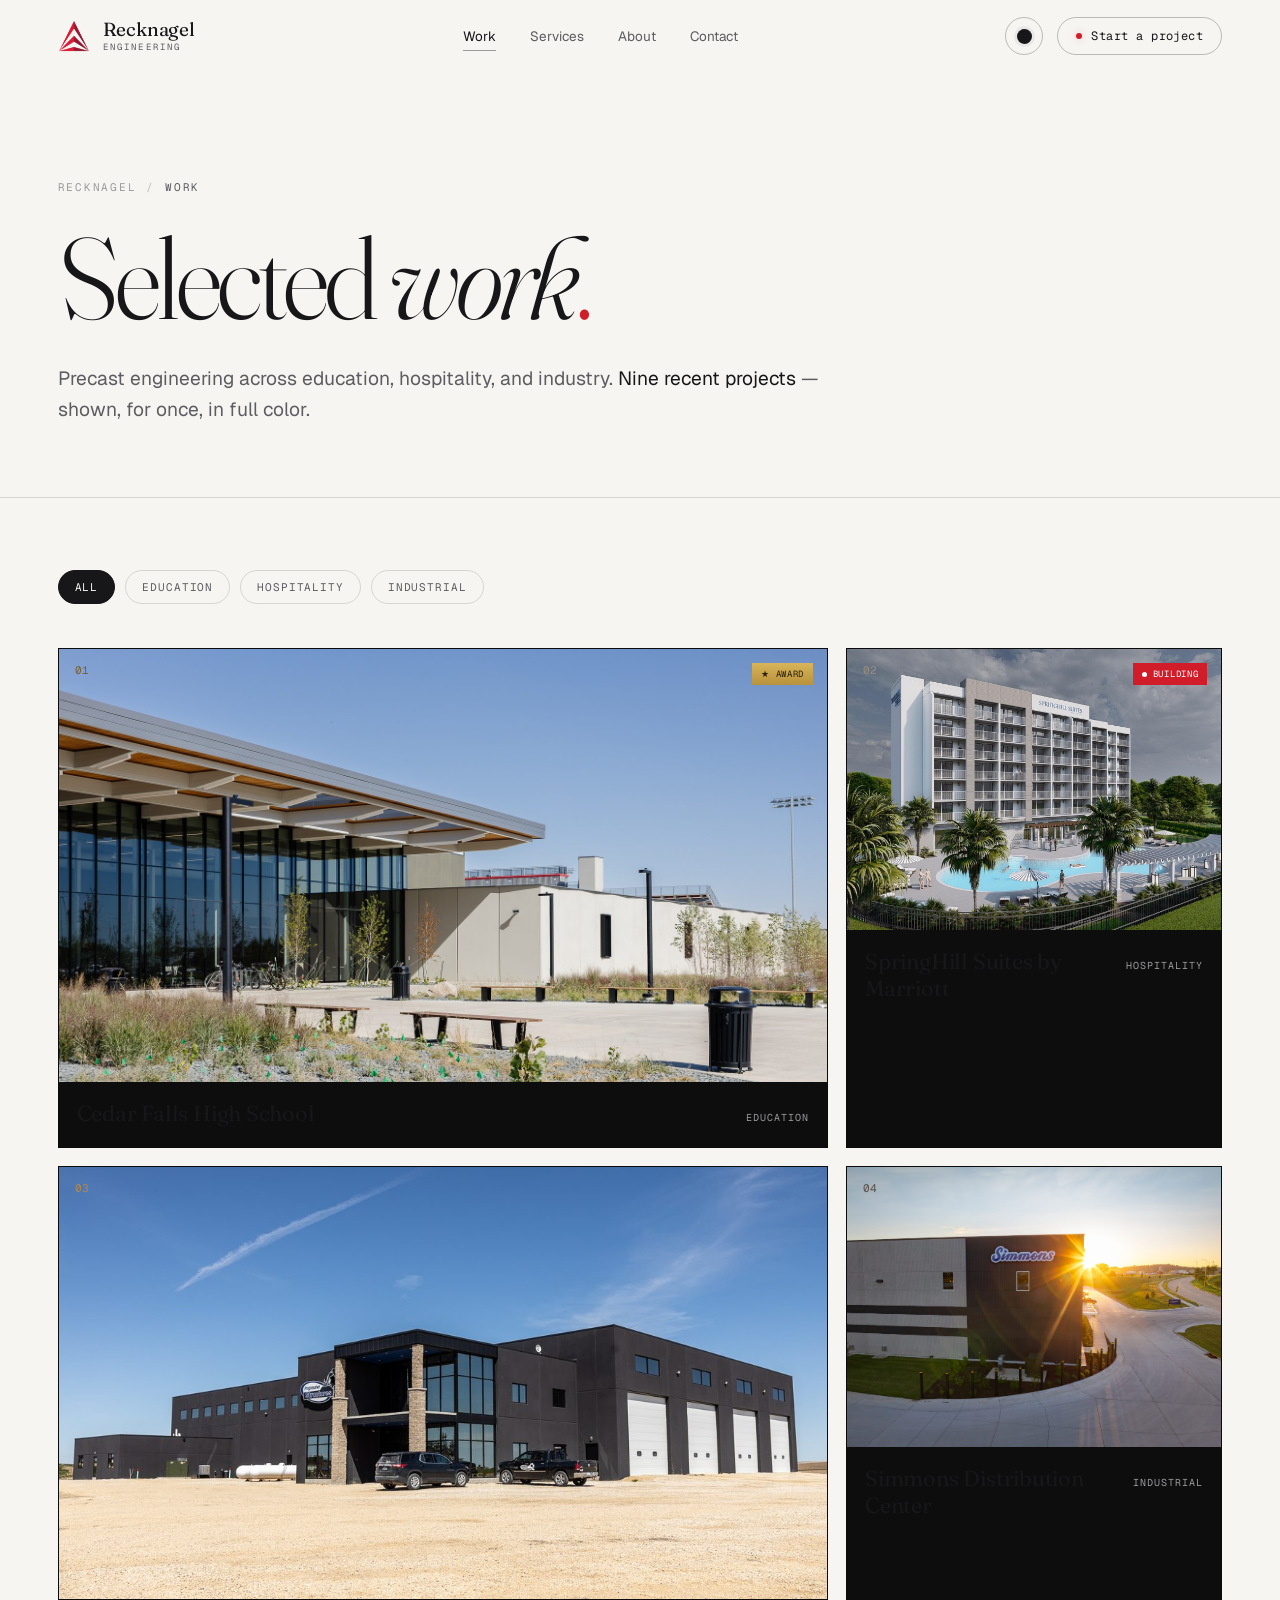
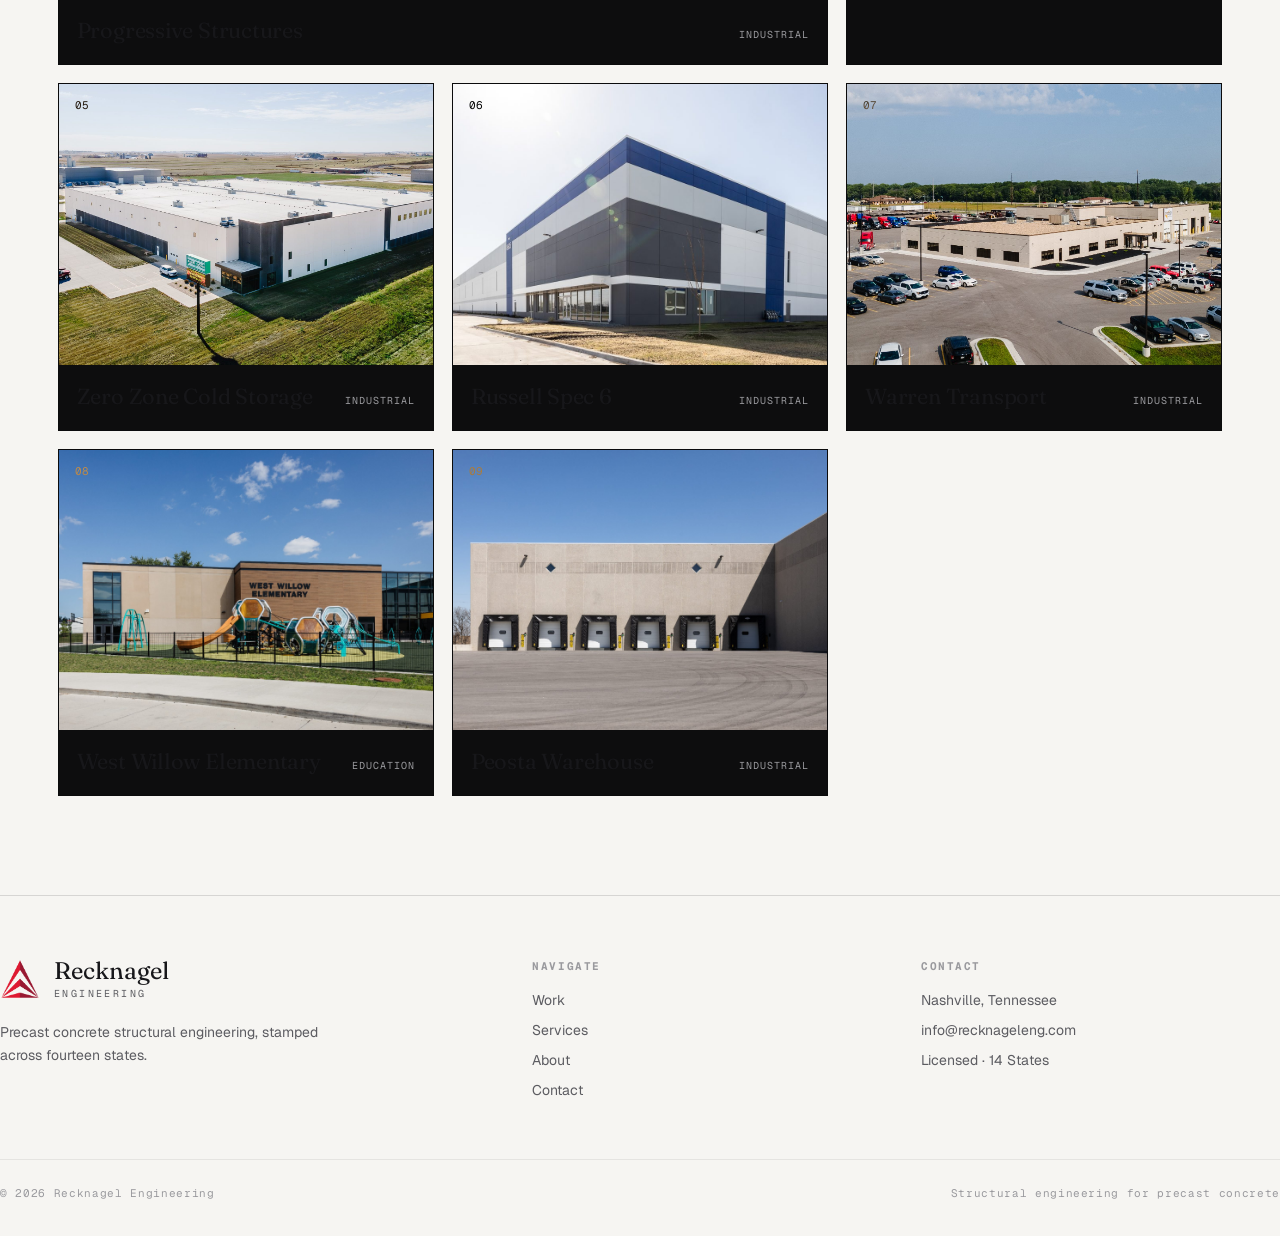
==== projects.html @ 25dcd98b "Add files via upload" ====
<!DOCTYPE html>
<html lang="en">
<head>
<meta charset="UTF-8">
<meta name="viewport" content="width=device-width, initial-scale=1.0">
<script>try{var t=localStorage.getItem('re-theme');if(t==='light'||(!t&&window.matchMedia&&matchMedia('(prefers-color-scheme: light)').matches))document.documentElement.setAttribute('data-theme','light');}catch(e){}</script>
<title>Work — Recknagel Engineering</title>
<link rel="preconnect" href="https://fonts.googleapis.com">
<link rel="preconnect" href="https://fonts.gstatic.com" crossorigin>
<link href="https://fonts.googleapis.com/css2?family=Fraunces:ital,opsz,wght@0,9..144,300..600;1,9..144,300..500&family=Geist:wght@300..600&family=Geist+Mono:wght@400;500&display=swap" rel="stylesheet">
<link rel="stylesheet" href="styles/bw.css">
<style>
.chips{display:flex;gap:10px;flex-wrap:wrap;margin:0 0 44px;}
.chip{font-family:var(--font-mono);font-size:11px;letter-spacing:0.08em;text-transform:uppercase;color:var(--fg-dim);border:1px solid var(--line);padding:9px 16px;border-radius:999px;transition:.25s;}
.chip:hover{color:var(--fg);border-color:var(--line-strong);}
.chip.on{background:var(--fg);color:var(--bg);border-color:var(--fg);}
.pgrid{display:grid;grid-template-columns:repeat(12,1fr);gap:18px;padding-bottom:clamp(70px,11vh,140px);}
.pcard{position:relative;display:block;overflow:hidden;border:1px solid var(--line);background:#0d0d0e;cursor:pointer;}
.pcard.c8{grid-column:span 8;}.pcard.c6{grid-column:span 6;}.pcard.c4{grid-column:span 4;}
.pcard .img{overflow:hidden;}
.pcard.c8 .img,.pcard.c6 .img{aspect-ratio:16/9;}
.pcard.c4 .img{aspect-ratio:4/3;}
.pcard .img .ph{width:100%;height:100%;background-size:cover;background-position:center;transform:scale(1.02);transition:transform 1.3s var(--ease);}
.pcard:hover .img .ph{transform:scale(1.07);}
.pcard .meta{display:flex;justify-content:space-between;align-items:baseline;padding:18px 18px 20px;gap:14px;}
.pcard .meta .t{font-family:var(--font-display);font-size:clamp(20px,1.7vw,26px);letter-spacing:-0.01em;}
.pcard .meta .g{font-family:var(--font-mono);font-size:10px;letter-spacing:0.1em;text-transform:uppercase;color:var(--fg-faint);white-space:nowrap;}
.pcard .idx{position:absolute;top:14px;left:16px;font-family:var(--font-mono);font-size:11px;color:#fff;mix-blend-mode:difference;z-index:2;}
.pcard .badge{position:absolute;top:14px;right:14px;z-index:2;font-family:var(--font-mono);font-size:9px;letter-spacing:0.08em;text-transform:uppercase;padding:5px 9px;display:flex;align-items:center;gap:6px;}
.pcard .badge.live{background:var(--accent);color:#fff;}
.pcard .badge.live .pd{width:5px;height:5px;border-radius:50%;background:#fff;animation:pulse 1.7s infinite;}
.pcard .badge.award{background:linear-gradient(180deg,#D8B45A,#B8923C);color:#2A2008;}
.pcard[hidden]{display:none;}
@media(max-width:900px){.pcard.c8,.pcard.c6,.pcard.c4{grid-column:span 6;}}
@media(max-width:560px){.pgrid{grid-template-columns:1fr;}.pcard.c8,.pcard.c6,.pcard.c4{grid-column:span 1;}}

/* modal */
.mback{position:fixed;inset:0;z-index:150;background:rgba(6,6,7,.9);backdrop-filter:blur(8px);opacity:0;pointer-events:none;transition:opacity .4s var(--ease);}
.mback.open{opacity:1;pointer-events:auto;}
.modal{position:fixed;inset:clamp(14px,3vw,48px);z-index:151;background:var(--bg-2);border:1px solid var(--line);overflow-y:auto;opacity:0;transform:translateY(20px) scale(.99);pointer-events:none;transition:opacity .45s var(--ease),transform .45s var(--ease);}
.modal.open{opacity:1;transform:none;pointer-events:auto;}
.modal::-webkit-scrollbar{width:8px;}
.mclose{position:fixed;top:clamp(20px,3.4vw,54px);right:clamp(20px,3.4vw,54px);z-index:153;width:46px;height:46px;border:1px solid var(--line-strong);border-radius:50%;background:rgba(10,10,11,.6);backdrop-filter:blur(6px);display:flex;align-items:center;justify-content:center;font-size:20px;color:var(--fg);transition:.25s;}
.mclose:hover{background:var(--accent);border-color:var(--accent);}
.mhero{position:relative;aspect-ratio:21/9;overflow:hidden;background:#111;}
.mhero .ph{width:100%;height:100%;background-size:cover;background-position:center;}
.mbody{padding:clamp(28px,4vw,64px);}
.mtag{font-family:var(--font-mono);font-size:11px;letter-spacing:0.14em;text-transform:uppercase;color:var(--accent);margin-bottom:18px;}
.maward{display:inline-flex;align-items:center;gap:8px;font-family:var(--font-mono);font-size:11px;letter-spacing:0.08em;text-transform:uppercase;color:#2A2008;background:linear-gradient(180deg,#D8B45A,#B8923C);padding:7px 13px;margin-bottom:18px;}
.modal h2{font-family:var(--font-display);font-weight:300;font-size:clamp(34px,5vw,68px);line-height:0.98;letter-spacing:-0.03em;}
.mdesc{margin-top:22px;max-width:64ch;font-size:17px;line-height:1.65;color:var(--fg-dim);}
.mspecs{margin-top:34px;display:grid;grid-template-columns:repeat(4,1fr);gap:1px;background:var(--line-soft);border:1px solid var(--line-soft);}
.mspec{background:var(--bg-2);padding:20px;}
.mspec .l{font-family:var(--font-mono);font-size:10px;letter-spacing:0.1em;text-transform:uppercase;color:var(--fg-faint);}
.mspec .v{font-family:var(--font-display);font-size:22px;margin-top:8px;}
.mgal{margin-top:18px;display:grid;grid-template-columns:repeat(2,1fr);gap:14px;}
.mgal .gi{aspect-ratio:3/2;overflow:hidden;border:1px solid var(--line);background:#111;}
.mgal .gi.wide{grid-column:1/-1;aspect-ratio:16/7;}
.mgal .gi .ph{width:100%;height:100%;background-size:cover;background-position:center;transform:scale(1.01);transition:transform 1.1s var(--ease);}
.mgal .gi:hover .ph{transform:scale(1.06);}
@media(max-width:700px){.mspecs{grid-template-columns:repeat(2,1fr);}.mgal{grid-template-columns:1fr;}.mgal .gi.wide{aspect-ratio:3/2;}}
</style>
</head>
<body>
<div class="prog" id="prog"></div>
<div class="veil"></div>

<nav class="nav" id="nav">
  <div class="nav-in">
    <a class="brand" href="index.html"><img src="assets/logo.png" alt="Recknagel Engineering"/><span class="bt"><span class="nm">Recknagel</span><span class="sub">Engineering</span></span></a>
    <div class="nav-lk"><a href="projects.html" class="active">Work</a><a href="services.html">Services</a><a href="about.html">About</a><a href="contact.html">Contact</a></div>
    <div class="nav-right">
      <button class="theme-tog" id="themeTog" aria-label="Toggle light or dark mode" title="Toggle theme"><span class="ti"></span></button>
      <a class="nav-cta" href="contact.html"><span class="d"></span>Start a project</a>
      <button class="nav-burger" aria-label="Menu"><span></span><span></span><span></span></button>
    </div>
  </div>
</nav>

<section class="phead">
  <div class="wrap">
    <div class="crumb"><span>Recknagel</span><span class="sep">/</span><span class="here">Work</span></div>
    <h1 class="rev in">Selected <em>work</em><span class="dot">.</span></h1>
    <p class="lede rev in d1">Precast engineering across education, hospitality, and industry. <b>Nine recent projects</b> — shown, for once, in full color.</p>
  </div>
</section>

<section class="wrap" style="padding-top:clamp(50px,8vh,90px);">
  <div class="chips rev in" id="chips"></div>
  <div class="pgrid" id="grid"></div>
</section>

<footer class="foot wrap">
  <div class="foot-top">
    <div><div class="brand-lg"><img src="assets/logo.png" alt=""/><span class="bt"><span class="nm">Recknagel</span><span class="sub">Engineering</span></span></div><p>Precast concrete structural engineering, stamped across fourteen states.</p></div>
    <div class="fcol"><h4>Navigate</h4><a href="projects.html">Work</a><a href="services.html">Services</a><a href="about.html">About</a><a href="contact.html">Contact</a></div>
    <div class="fcol"><h4>Contact</h4><div>Nashville, Tennessee</div><a href="mailto:info@recknageleng.com">info@recknageleng.com</a><div>Licensed · 14 States</div></div>
  </div>
  <div class="foot-bot"><span>© 2026 Recknagel Engineering</span><span>Structural engineering for precast concrete</span></div>
</footer>

<div class="mback" id="mback"></div>
<button class="mclose" id="mclose" style="display:none;">×</button>
<div class="modal" id="modal"></div>

<script src="scripts/bw.js"></script>
<script>
var A='assets/projects/';
var PROJECTS=[
  {id:'cedarfalls',t:'Cedar Falls High School',g:'Education',c:8,award:'2026 PCI Design Award',img:A+'cedarfalls-hero.jpg',desc:'A 2026 PCI Design Award\u2013winning high school \u2014 architectural precast facades, a wood-lined concourse, and a 4,000-seat stadium. Project details and full scope coming soon.',gal:['cedarfalls-hero','cedarfalls-aerial-campus','cedarfalls-gym','cedarfalls-concourse','cedarfalls-front','cedarfalls-field','cedarfalls-tigerpride','cedarfalls-detail']},
  {id:'shs',t:'SpringHill Suites by Marriott',g:'Hospitality',c:4,status:'Under construction',img:A+'shs-rendering.jpg',desc:'A beachfront SpringHill Suites by Marriott, currently under construction \u2014 shown alongside the finished design rendering. Project details and full scope coming soon.',gal:['shs-rendering','shs-construction-1','shs-construction-2','shs-construction-3','shs-construction-4']},
  {id:'progressive',t:'Progressive Structures',g:'Industrial',c:8,img:A+'progressive-hero.jpg',desc:'A headquarters and fabrication shop with a blackened facade, photo-mural bay doors, and a two-story glass office entry. Project details and full scope coming soon.',gal:['progressive-hero','progressive-murals','progressive-office','progressive-murals-corner','progressive-aerial','progressive-aerial-side']},
  {id:'simmons',t:'Simmons Distribution Center',g:'Industrial',c:4,img:A+'simmons-hero.jpg',desc:'A large-scale distribution center with a full dock-door loading bank. Project details and full scope coming soon.',gal:['simmons-hero','simmons-pano','simmons-docks','simmons-corner','simmons-aerial-hills','simmons-aerial-dusk']},
  {id:'zerozone',t:'Zero Zone Cold Storage',g:'Industrial',c:4,img:A+'zerozone-hero.jpg',desc:'A refrigerated cold-storage and distribution facility with a black-and-white precast facade. Project details and full scope coming soon.',gal:['zerozone-hero','zerozone-corner','zerozone-tower','zerozone-entry','zerozone-docks','zerozone-aerial-hwy']},
  {id:'russell',t:'Russell Spec 6',g:'Industrial',c:4,img:A+'russell-hero.jpg',desc:'A speculative distribution warehouse with a blue-and-grey precast facade. Project details and full scope coming soon.',gal:['russell-hero','russell-aerial-ponds','russell-pond','russell-entry','russell-aerial-road','russell-side']},
  {id:'warren',t:'Warren Transport',g:'Industrial',c:4,img:A+'warren-hero.jpg',desc:'A trucking terminal with driver offices, maintenance bays, and safety lanes. Project details and full scope coming soon.',gal:['warren-hero','warren-entry','warren-aerial-front','warren-office','warren-safety-lane','warren-corner']},
  {id:'coolidge',t:'West Willow Elementary',g:'Education',c:4,img:A+'coolidge-hero.jpg',desc:'A new K\u20135 elementary school. Project details and full scope coming soon.',gal:['coolidge-hero','coolidge-aerial','coolidge-gym','coolidge-entry','coolidge-courtyard','coolidge-texture']},
  {id:'peosta',t:'Peosta Warehouse',g:'Industrial',c:4,img:A+'peosta-hero.jpg',desc:'A distribution warehouse with a full dock-door loading bank. Project details and full scope coming soon.',gal:['peosta-hero','peosta-aerial-court','peosta-corner','peosta-docks','peosta-aerial-wide','peosta-aerial-rail']}
];

var grid=document.getElementById('grid'), chipsEl=document.getElementById('chips');
var tags=['All'].concat(PROJECTS.map(function(p){return p.g;}).filter(function(v,i,a){return a.indexOf(v)===i;}));
var filter='All';

tags.forEach(function(tg){
  var b=document.createElement('button');b.className='chip'+(tg==='All'?' on':'');b.textContent=tg;
  b.onclick=function(){filter=tg;document.querySelectorAll('.chip').forEach(function(c){c.classList.toggle('on',c.textContent===tg);});render();};
  chipsEl.appendChild(b);
});

function render(){
  grid.innerHTML='';
  PROJECTS.forEach(function(p,i){
    if(filter!=='All'&&p.g!==filter)return;
    var a=document.createElement('div');
    a.className='pcard rev in c'+p.c;
    var badge=p.award?'<span class="badge award">\u2605 Award</span>':(p.status?'<span class="badge live"><span class="pd"></span>Building</span>':'');
    a.innerHTML='<span class="idx">'+String(i+1).padStart(2,'0')+'</span>'+badge+
      '<div class="img"><div class="ph" style="background-image:url(\''+p.img+'\')"></div></div>'+
      '<div class="meta"><span class="t">'+p.t+'</span><span class="g">'+p.g+'</span></div>';
    a.onclick=function(){openModal(p);};
    grid.appendChild(a);
  });
}
render();

var mback=document.getElementById('mback'),modal=document.getElementById('modal'),mclose=document.getElementById('mclose');
function openModal(p){
  var specs=[['Location','\u2014'],['Year','\u2014'],['Scope','\u2014'],['Type','\u2014']];
  var galHtml=p.gal.map(function(g,i){return '<div class="gi'+(i===0?' wide':'')+'"><div class="ph" style="background-image:url(\''+A+g+'.jpg\')"></div></div>';}).join('');
  modal.innerHTML='<div class="mhero"><div class="ph" style="background-image:url(\''+p.img+'\')"></div></div>'+
    '<div class="mbody">'+
    (p.award?'<div class="maward">\u2605 '+p.award+' \u00b7 Winner</div><br>':'')+
    '<div class="mtag">'+p.g+(p.status?' \u00b7 '+p.status:'')+'</div>'+
    '<h2>'+p.t+'</h2>'+
    '<p class="mdesc">'+p.desc+'</p>'+
    '<div class="mspecs">'+specs.map(function(s){return '<div class="mspec"><div class="l">'+s[0]+'</div><div class="v">'+s[1]+'</div></div>';}).join('')+'</div>'+
    '<div class="mgal">'+galHtml+'</div>'+
    '</div>';
  mback.classList.add('open');modal.classList.add('open');mclose.style.display='flex';
  modal.scrollTop=0;document.body.style.overflow='hidden';
}
function closeModal(){mback.classList.remove('open');modal.classList.remove('open');mclose.style.display='none';document.body.style.overflow='';}
mback.onclick=closeModal;mclose.onclick=closeModal;
document.addEventListener('keydown',function(e){if(e.key==='Escape')closeModal();});
</script>
</body>
</html>
---- styles/bw.css ----
/* ===========================================================
   RECKNAGEL ENGINEERING — Monochrome System (bpco-inspired)
   Shared across all pages.
   =========================================================== */
:root{
  --bg:#0A0A0B; --bg-2:#0E0E10; --bg-3:#121214;
  --fg:#F4F4F5; --fg-dim:#9A9A9E; --fg-faint:#5A5A5E;
  --line:rgba(255,255,255,0.10); --line-soft:rgba(255,255,255,0.055); --line-strong:rgba(255,255,255,0.2);
  --accent:#E0202E; --accent-glow:rgba(224,32,46,0.5);
  --gold:#C8A24A;
  --nav-bg:rgba(10,10,11,.8); --card:#0d0d0e; --marquee-stroke:rgba(255,255,255,.05);
  --font-sans:"Geist",-apple-system,BlinkMacSystemFont,sans-serif;
  --font-mono:"Geist Mono",ui-monospace,monospace;
  --font-display:"Fraunces","Geist",serif;
  --ease:cubic-bezier(0.22,1,0.36,1);
  --gutter:clamp(20px,4.5vw,72px);
  --max:1560px;
}

/* ===== LIGHT THEME ===== */
html[data-theme="light"]{
  --bg:#F6F5F2; --bg-2:#EFEEE9; --bg-3:#E7E6E0;
  --fg:#17171A; --fg-dim:#5C5C61; --fg-faint:#9A9A9E;
  --line:rgba(0,0,0,0.13); --line-soft:rgba(0,0,0,0.07); --line-strong:rgba(0,0,0,0.24);
  --accent:#D11C29; --accent-glow:rgba(209,28,41,0.28);
  --nav-bg:rgba(246,245,242,.82); --card:#FFFFFF; --marquee-stroke:rgba(0,0,0,.05);
}

*{box-sizing:border-box;margin:0;padding:0;}
html{scroll-behavior:smooth;}
body{background:var(--bg);color:var(--fg);font-family:var(--font-sans);-webkit-font-smoothing:antialiased;-moz-osx-font-smoothing:grayscale;overflow-x:hidden;}
img{max-width:100%;display:block;}
a{color:inherit;text-decoration:none;}
button{font:inherit;color:inherit;background:none;border:none;cursor:pointer;}
::selection{background:var(--accent);color:#fff;}
::-webkit-scrollbar{width:9px;}::-webkit-scrollbar-track{background:transparent;}::-webkit-scrollbar-thumb{background:var(--line-strong);border-radius:9px;}
.mono{font-family:var(--font-mono);}
.wrap{max-width:var(--max);margin:0 auto;padding:0 var(--gutter);}
.accent{color:var(--accent);}
.italic{font-style:italic;}

/* scroll progress */
.prog{position:fixed;top:0;left:0;height:2px;width:0;background:var(--accent);z-index:200;box-shadow:0 0 12px var(--accent-glow);}

/* page-enter veil (smooth transitions between pages) */
.veil{position:fixed;inset:0;z-index:300;background:var(--bg);pointer-events:none;transform-origin:top;transform:scaleY(0);transition:transform .6s var(--ease);}
.veil.show{transform:scaleY(1);transform-origin:bottom;}
body.loaded .boot{animation:bootFade 1s var(--ease) both;}
@keyframes bootFade{from{opacity:0;}to{opacity:1;}}

/* ===== NAV ===== */
.nav{position:fixed;top:0;left:0;right:0;z-index:90;transition:background .4s var(--ease),border-color .4s,backdrop-filter .4s;border-bottom:1px solid transparent;}
.nav.scrolled{background:var(--nav-bg);backdrop-filter:blur(14px);border-color:var(--line-soft);}
.nav-in{max-width:var(--max);margin:0 auto;padding:17px var(--gutter);display:flex;align-items:center;justify-content:space-between;}
.brand{display:flex;align-items:center;gap:13px;}
.brand img{width:32px;height:32px;object-fit:contain;transition:transform .4s var(--ease);}
.brand:hover img{transform:rotate(-4deg) scale(1.05);}
.brand .bt{display:flex;flex-direction:column;line-height:1;}
.brand .nm{font-family:var(--font-display);font-size:19px;letter-spacing:-0.01em;}
.brand .sub{font-family:var(--font-mono);font-size:9px;letter-spacing:0.24em;text-transform:uppercase;color:var(--fg-dim);margin-top:4px;}
.nav-lk{display:flex;align-items:center;gap:34px;}
.nav-lk a{font-size:13.5px;color:var(--fg-dim);transition:color .25s;position:relative;padding:4px 0;}
.nav-lk a::after{content:"";position:absolute;left:0;right:0;bottom:-2px;height:1px;background:var(--accent);transform:scaleX(0);transform-origin:left;transition:transform .35s var(--ease);}
.nav-lk a:hover{color:var(--fg);}
.nav-lk a:hover::after{transform:scaleX(1);}
.nav-lk a.active{color:var(--fg);}
.nav-lk a.active::after{transform:scaleX(1);background:var(--fg-faint);}
.nav-cta{font-family:var(--font-mono);font-size:12px;letter-spacing:0.04em;color:var(--fg);border:1px solid var(--line-strong);padding:10px 18px;border-radius:999px;display:inline-flex;align-items:center;gap:9px;transition:border-color .25s,background .25s;}
.nav-cta:hover{border-color:var(--accent);background:rgba(224,32,46,.08);}
.nav-cta .d{width:6px;height:6px;border-radius:50%;background:var(--accent);box-shadow:0 0 8px var(--accent-glow);}
/* theme toggle */
.theme-tog{width:38px;height:38px;border-radius:999px;border:1px solid var(--line-strong);display:inline-flex;align-items:center;justify-content:center;flex:none;transition:border-color .25s,background .25s,transform .25s var(--ease);}
.theme-tog:hover{border-color:var(--accent);background:rgba(224,32,46,.07);transform:translateY(-1px);}
.theme-tog .ti{width:15px;height:15px;border-radius:50%;background:var(--fg);transition:box-shadow .4s var(--ease),transform .5s var(--ease),background .4s;}
html:not([data-theme="light"]) .theme-tog .ti{box-shadow:inset -4px -3px 0 0 var(--bg);transform:rotate(-22deg);}
html[data-theme="light"] .theme-tog .ti{box-shadow:0 0 0 3px rgba(0,0,0,.05);}
.nav-burger{display:none;flex-direction:column;gap:5px;padding:8px;}
.nav-burger span{width:22px;height:1.5px;background:var(--fg);transition:.3s;}
@media(max-width:880px){
  .nav-lk,.nav-cta{display:none;}
  .nav-burger{display:flex;}
  .nav.open{background:var(--nav-bg);backdrop-filter:blur(14px);border-color:var(--line-soft);}
  .nav.open .nav-in{flex-wrap:wrap;}
  .nav.open .nav-lk{display:flex;flex-direction:column;gap:0;width:100%;order:3;margin-top:12px;padding-top:8px;border-top:1px solid var(--line-soft);}
  .nav.open .nav-lk a{padding:14px 2px;font-size:17px;border-bottom:1px solid var(--line-soft);}
  .nav.open .nav-cta{display:inline-flex;order:4;width:100%;justify-content:center;margin:14px 0 4px;}
  .nav.open .nav-burger span:nth-child(1){transform:translateY(6.5px) rotate(45deg);}
  .nav.open .nav-burger span:nth-child(2){opacity:0;}
  .nav.open .nav-burger span:nth-child(3){transform:translateY(-6.5px) rotate(-45deg);}
}
.nav-right{display:flex;align-items:center;gap:14px;}

/* ===== REVEAL (slide-up, content always visible) ===== */
.rev{transform:translateY(26px);transition:transform .9s var(--ease);}
.rev.in{transform:none;}
.rev.d1{transition-delay:.07s;}.rev.d2{transition-delay:.14s;}.rev.d3{transition-delay:.21s;}.rev.d4{transition-delay:.28s;}.rev.d5{transition-delay:.35s;}

/* ===== SECTION LABEL ===== */
.slabel{display:flex;align-items:center;gap:14px;margin-bottom:34px;}
.slabel .num{font-family:var(--font-mono);font-size:12px;color:var(--accent);letter-spacing:0.04em;}
.slabel .ln{flex:1;height:1px;background:var(--line);max-width:90px;}
.slabel .tx{font-family:var(--font-mono);font-size:11px;letter-spacing:0.2em;text-transform:uppercase;color:var(--fg-dim);}

/* ===== BUTTONS ===== */
.btn{font-size:14px;padding:15px 26px;border-radius:999px;border:1px solid var(--line-strong);display:inline-flex;align-items:center;gap:10px;transition:transform .25s var(--ease),background .25s,border-color .25s;}
.btn:hover{transform:translateY(-2px);}
.btn .ar{transition:transform .25s var(--ease);}
.btn:hover .ar{transform:translateX(4px);}
.btn.pri{background:var(--accent);border-color:transparent;color:#fff;box-shadow:0 16px 50px -16px var(--accent-glow);}
.btn.pri:hover{filter:brightness(1.08);}
.btn.gho:hover{border-color:var(--fg);background:rgba(255,255,255,.05);}

/* ===== INTERIOR PAGE HEADER ===== */
.phead{padding:clamp(130px,20vh,220px) 0 clamp(50px,8vh,90px);border-bottom:1px solid var(--line);position:relative;overflow:hidden;}
.phead .crumb{font-family:var(--font-mono);font-size:11px;letter-spacing:0.16em;text-transform:uppercase;color:var(--fg-faint);margin-bottom:30px;display:flex;gap:10px;align-items:center;}
.phead .crumb .sep{color:var(--line-strong);}
.phead .crumb .here{color:var(--fg-dim);}
.phead h1{font-family:var(--font-display);font-weight:300;font-size:clamp(48px,9vw,140px);line-height:0.92;letter-spacing:-0.04em;}
.phead h1 em{font-style:italic;}
.phead h1 .dot{color:var(--accent);}
.phead .lede{margin-top:34px;max-width:60ch;font-size:clamp(16px,1.5vw,20px);line-height:1.6;color:var(--fg-dim);}
.phead .lede b{color:var(--fg);font-weight:400;}

/* ===== STATS ROW (shared) ===== */
.stats{border-top:1px solid var(--line);border-bottom:1px solid var(--line);}
.stats-in{display:grid;grid-template-columns:repeat(4,1fr);}
.stat{padding:clamp(40px,6vh,72px) clamp(16px,2vw,32px);border-left:1px solid var(--line-soft);}
.stat:first-child{border-left:none;}
.stat .n{font-family:var(--font-display);font-weight:300;font-size:clamp(44px,5.6vw,88px);line-height:0.9;letter-spacing:-0.03em;}
.stat .n .u{color:var(--accent);}
.stat .l{margin-top:16px;font-family:var(--font-mono);font-size:11px;letter-spacing:0.12em;text-transform:uppercase;color:var(--fg-dim);}
@media(max-width:760px){.stats-in{grid-template-columns:repeat(2,1fr);}.stat:nth-child(3){border-left:none;}}

/* ===== WORK GRID (full color — the exception) ===== */
.wgrid{display:grid;grid-template-columns:repeat(3,1fr);gap:18px;}
.wcard{position:relative;display:block;overflow:hidden;border:1px solid var(--line);background:var(--card);}
.wcard .img{aspect-ratio:4/3;overflow:hidden;}
.wcard .img .ph{width:100%;height:100%;background-size:cover;background-position:center;transform:scale(1.02);transition:transform 1.3s var(--ease);}
.wcard:hover .img .ph{transform:scale(1.08);}
.wcard .meta{display:flex;justify-content:space-between;align-items:baseline;padding:18px 18px 20px;}
.wcard .meta .t{font-family:var(--font-display);font-size:21px;letter-spacing:-0.01em;}
.wcard .meta .g{font-family:var(--font-mono);font-size:10px;letter-spacing:0.1em;text-transform:uppercase;color:var(--fg-faint);}
.wcard .idx{position:absolute;top:14px;left:16px;font-family:var(--font-mono);font-size:11px;color:#fff;mix-blend-mode:difference;z-index:2;}
.wcard .stat-badge{position:absolute;top:14px;right:14px;font-family:var(--font-mono);font-size:9px;letter-spacing:0.08em;text-transform:uppercase;color:#fff;background:var(--accent);padding:5px 9px;display:flex;align-items:center;gap:6px;z-index:2;}
.wcard .stat-badge .pd{width:5px;height:5px;border-radius:50%;background:#fff;animation:pulse 1.7s ease-in-out infinite;}
.wcard .award-badge{position:absolute;top:14px;right:14px;font-family:var(--font-mono);font-size:9px;letter-spacing:0.08em;text-transform:uppercase;color:#2A2008;background:linear-gradient(180deg,#D8B45A,#B8923C);padding:5px 9px;z-index:2;display:flex;align-items:center;gap:6px;}
@keyframes pulse{50%{opacity:.3}}
@media(max-width:900px){.wgrid{grid-template-columns:repeat(2,1fr);}}
@media(max-width:560px){.wgrid{grid-template-columns:1fr;}}

/* ===== FOOTER ===== */
.foot{border-top:1px solid var(--line);padding:clamp(50px,7vh,84px) 0 36px;margin-top:0;}
.foot-top{display:grid;grid-template-columns:1.4fr 1fr 1fr;gap:30px;padding-bottom:48px;border-bottom:1px solid var(--line-soft);}
.foot .brand-lg{display:flex;align-items:center;gap:14px;margin-bottom:22px;}
.foot .brand-lg img{width:40px;height:40px;}
.foot .brand-lg .nm{font-family:var(--font-display);font-size:24px;}
.foot .brand-lg .bt{display:flex;flex-direction:column;line-height:1;}
.foot .brand-lg .sub{font-family:var(--font-mono);font-size:10px;letter-spacing:0.24em;text-transform:uppercase;color:var(--fg-dim);margin-top:6px;}
.foot-top p{max-width:38ch;font-size:14px;line-height:1.6;color:var(--fg-dim);}
.fcol h4{font-family:var(--font-mono);font-size:11px;letter-spacing:0.14em;text-transform:uppercase;color:var(--fg-faint);margin-bottom:18px;}
.fcol a,.fcol div{display:block;font-size:14px;color:var(--fg-dim);margin-bottom:12px;transition:color .25s;}
.fcol a:hover{color:var(--fg);}
.foot-bot{display:flex;justify-content:space-between;align-items:center;padding-top:26px;font-family:var(--font-mono);font-size:11px;letter-spacing:0.06em;color:var(--fg-faint);}
.foot-bot a:hover{color:var(--fg);}
@media(max-width:760px){.foot-top{grid-template-columns:1fr 1fr;}.foot .brand-lg{grid-column:1/-1;}}

/* ===== GRAYSCALE IMAGERY (default everywhere; .color opts out) ===== */
.gray .ph,.gray img,.ph.gray,img.gray{filter:grayscale(1) contrast(1.1) brightness(.86);}

/* ===== reduced motion ===== */
@media(prefers-reduced-motion:reduce){
  *{animation:none !important;transition:none !important;}
  .rev{transform:none !important;}
  .veil{display:none !important;}
}
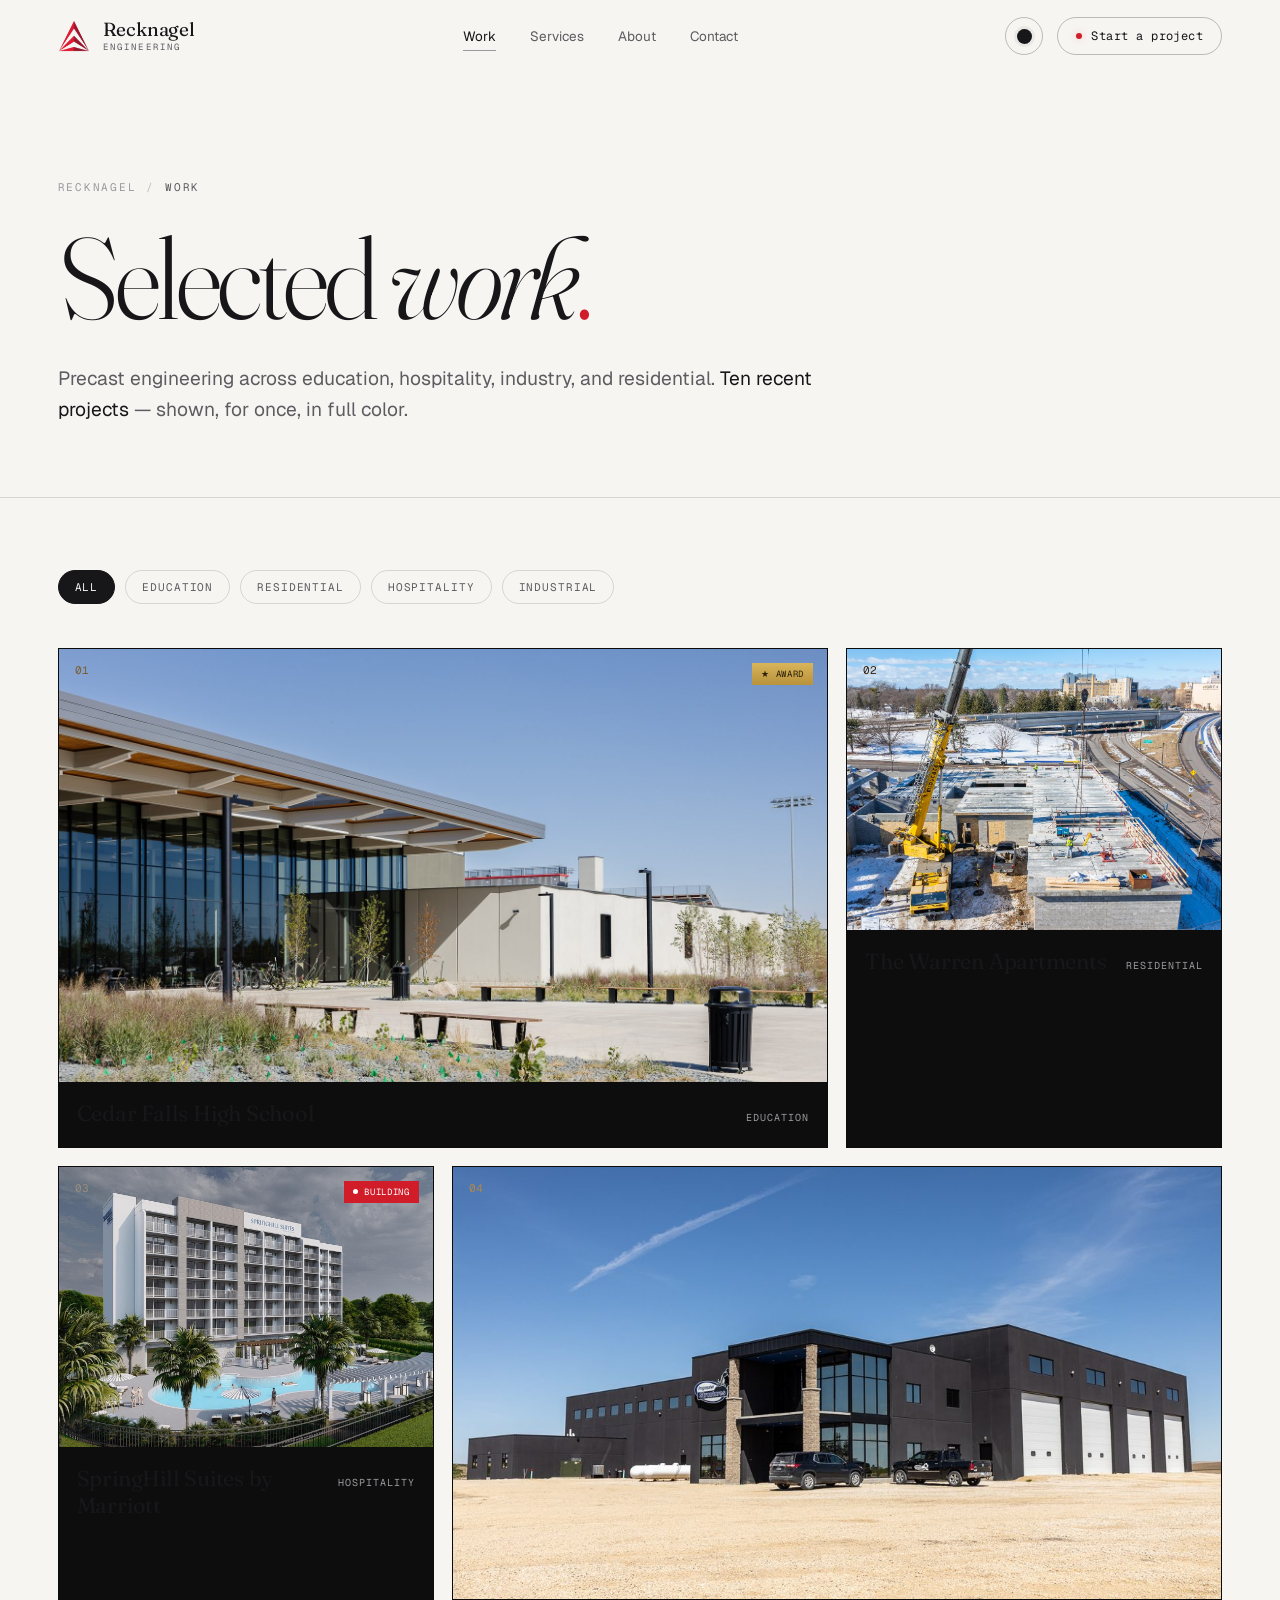
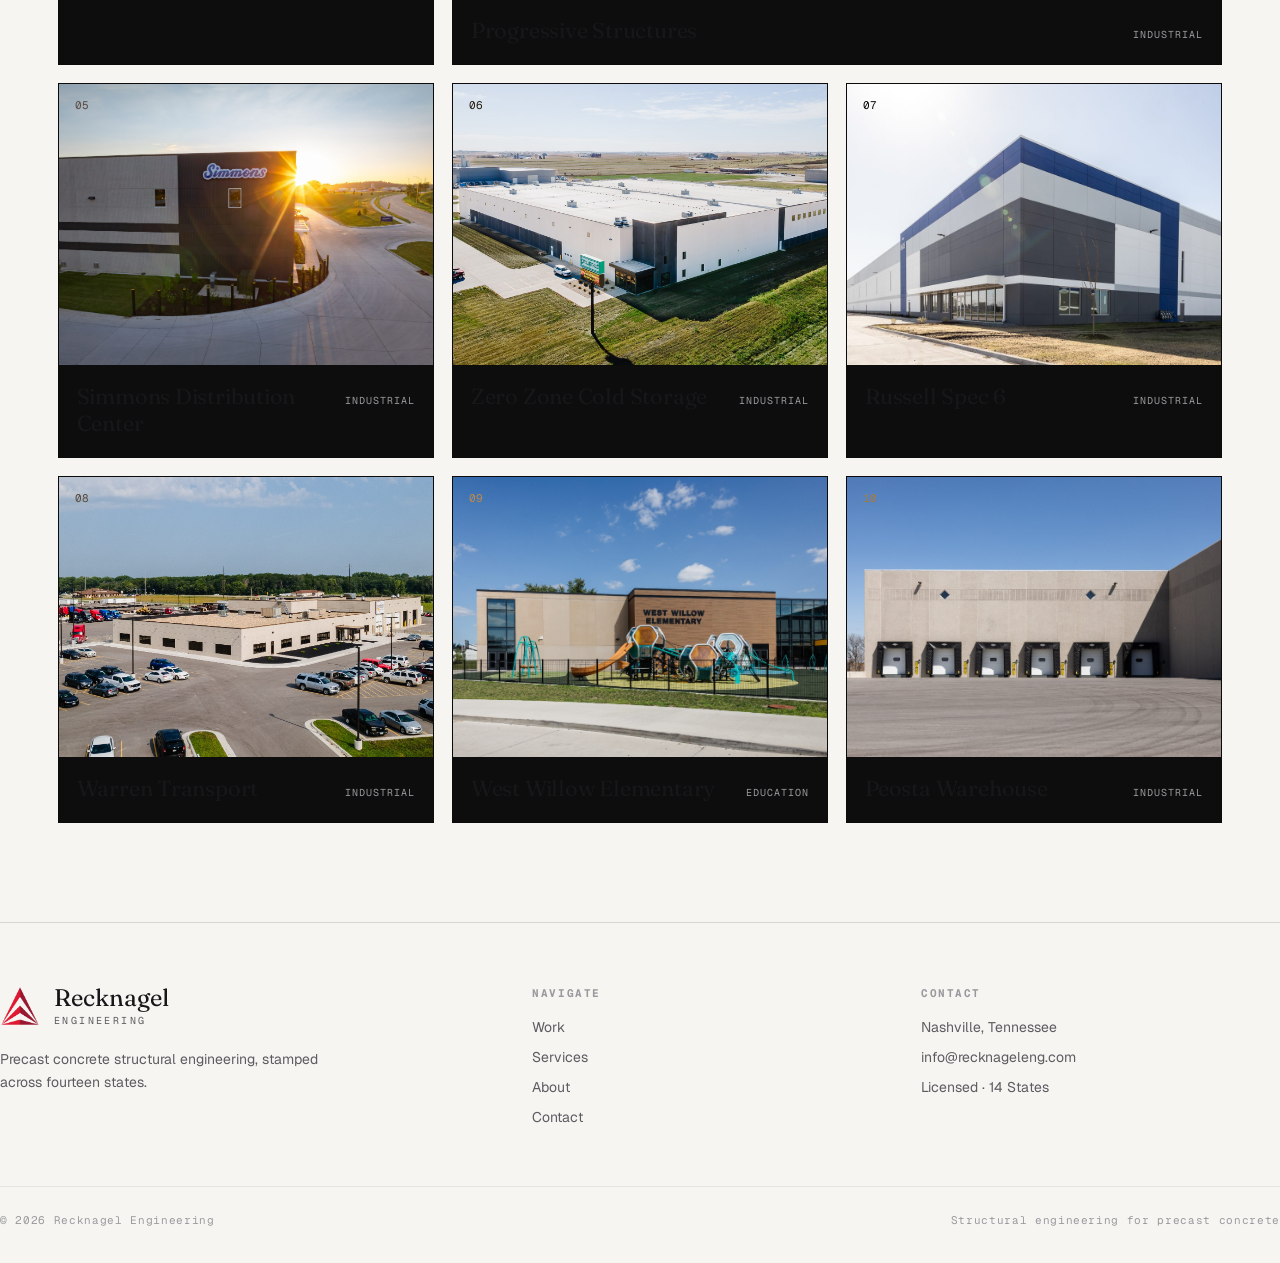
==== commit c32f9e99: "Add The Warren Apartments project (Residential) to Work page Affordable multifamily, Minneapolis MN," ====
--- a/projects.html
+++ b/projects.html
@@ -81,7 +81,7 @@
   <div class="wrap">
     <div class="crumb"><span>Recknagel</span><span class="sep">/</span><span class="here">Work</span></div>
     <h1 class="rev in">Selected <em>work</em><span class="dot">.</span></h1>
-    <p class="lede rev in d1">Precast engineering across education, hospitality, and industry. <b>Nine recent projects</b> — shown, for once, in full color.</p>
+    <p class="lede rev in d1">Precast engineering across education, hospitality, industry, and residential. <b>Ten recent projects</b> — shown, for once, in full color.</p>
   </div>
 </section>
 
@@ -108,6 +108,7 @@
 var A='assets/projects/';
 var PROJECTS=[
   {id:'cedarfalls',t:'Cedar Falls High School',g:'Education',c:8,award:'2026 PCI Design Award',img:A+'cedarfalls-hero.jpg',desc:'A 2026 PCI Design Award\u2013winning high school \u2014 architectural precast facades, a wood-lined concourse, and a 4,000-seat stadium. Project details and full scope coming soon.',gal:['cedarfalls-hero','cedarfalls-aerial-campus','cedarfalls-gym','cedarfalls-concourse','cedarfalls-front','cedarfalls-field','cedarfalls-tigerpride','cedarfalls-detail']},
+  {id:'warrenapts',t:'The Warren Apartments',g:'Residential',c:4,img:A+'warrenapts-hero.jpg',specs:[['Location','Minneapolis, MN'],['Year','2026'],['Scope','Precast Podium'],['Type','Multifamily']],desc:'An affordable, Energy Star\u2013certified multifamily development in North Minneapolis, built on a precast concrete podium. Hollowcore plank \u2014 engineered to overhang the foundation \u2014 with beams, columns, and solid slabs delivered the dimensional precision the framing demanded and kept the build moving through winter. General contractor: Greiner Construction.',gal:['warrenapts-hero','warrenapts-skyline','warrenapts-aerial-deck','warrenapts-plank','warrenapts-crane','warrenapts-aerial-top','warrenapts-intersection']},
   {id:'shs',t:'SpringHill Suites by Marriott',g:'Hospitality',c:4,status:'Under construction',img:A+'shs-rendering.jpg',desc:'A beachfront SpringHill Suites by Marriott, currently under construction \u2014 shown alongside the finished design rendering. Project details and full scope coming soon.',gal:['shs-rendering','shs-construction-1','shs-construction-2','shs-construction-3','shs-construction-4']},
   {id:'progressive',t:'Progressive Structures',g:'Industrial',c:8,img:A+'progressive-hero.jpg',desc:'A headquarters and fabrication shop with a blackened facade, photo-mural bay doors, and a two-story glass office entry. Project details and full scope coming soon.',gal:['progressive-hero','progressive-murals','progressive-office','progressive-murals-corner','progressive-aerial','progressive-aerial-side']},
   {id:'simmons',t:'Simmons Distribution Center',g:'Industrial',c:4,img:A+'simmons-hero.jpg',desc:'A large-scale distribution center with a full dock-door loading bank. Project details and full scope coming soon.',gal:['simmons-hero','simmons-pano','simmons-docks','simmons-corner','simmons-aerial-hills','simmons-aerial-dusk']},
@@ -146,7 +147,7 @@
 
 var mback=document.getElementById('mback'),modal=document.getElementById('modal'),mclose=document.getElementById('mclose');
 function openModal(p){
-  var specs=[['Location','\u2014'],['Year','\u2014'],['Scope','\u2014'],['Type','\u2014']];
+  var specs=p.specs||[['Location','\u2014'],['Year','\u2014'],['Scope','\u2014'],['Type','\u2014']];
   var galHtml=p.gal.map(function(g,i){return '<div class="gi'+(i===0?' wide':'')+'"><div class="ph" style="background-image:url(\''+A+g+'.jpg\')"></div></div>';}).join('');
   modal.innerHTML='<div class="mhero"><div class="ph" style="background-image:url(\''+p.img+'\')"></div></div>'+
     '<div class="mbody">'+
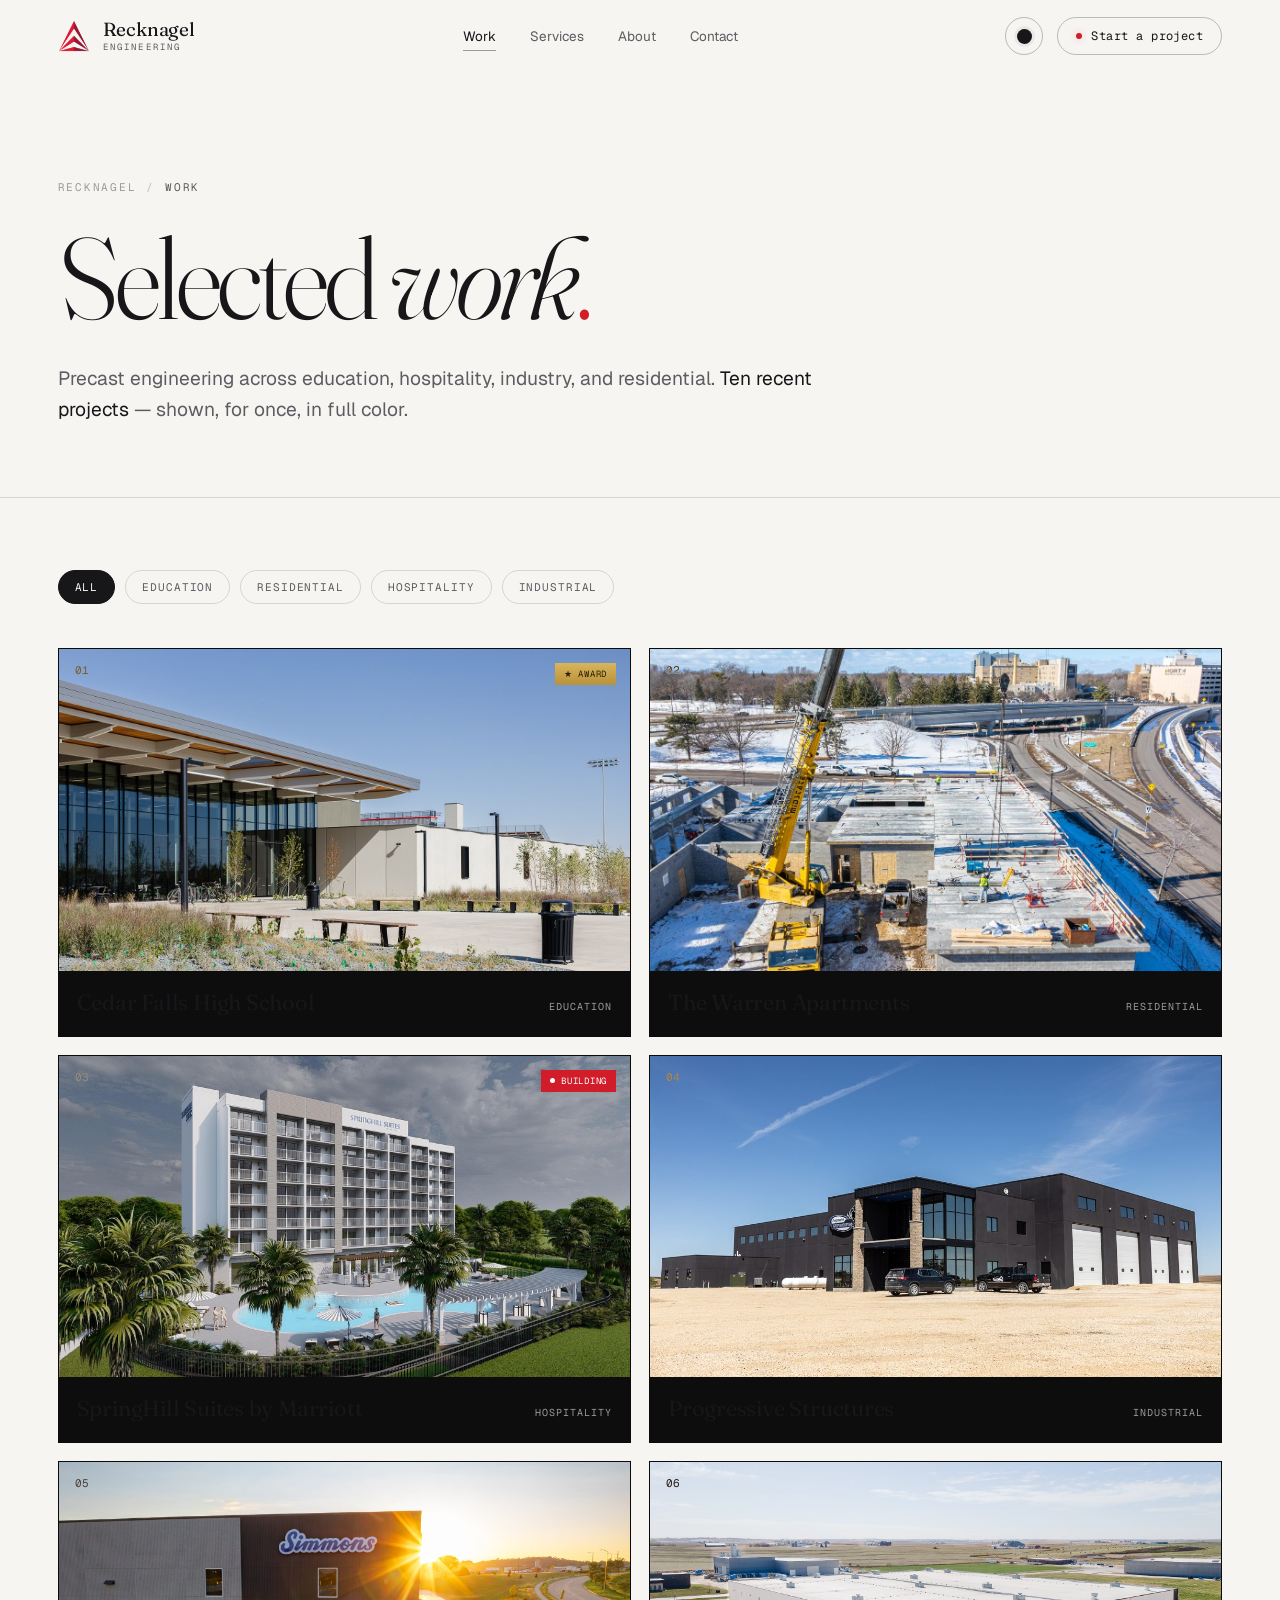
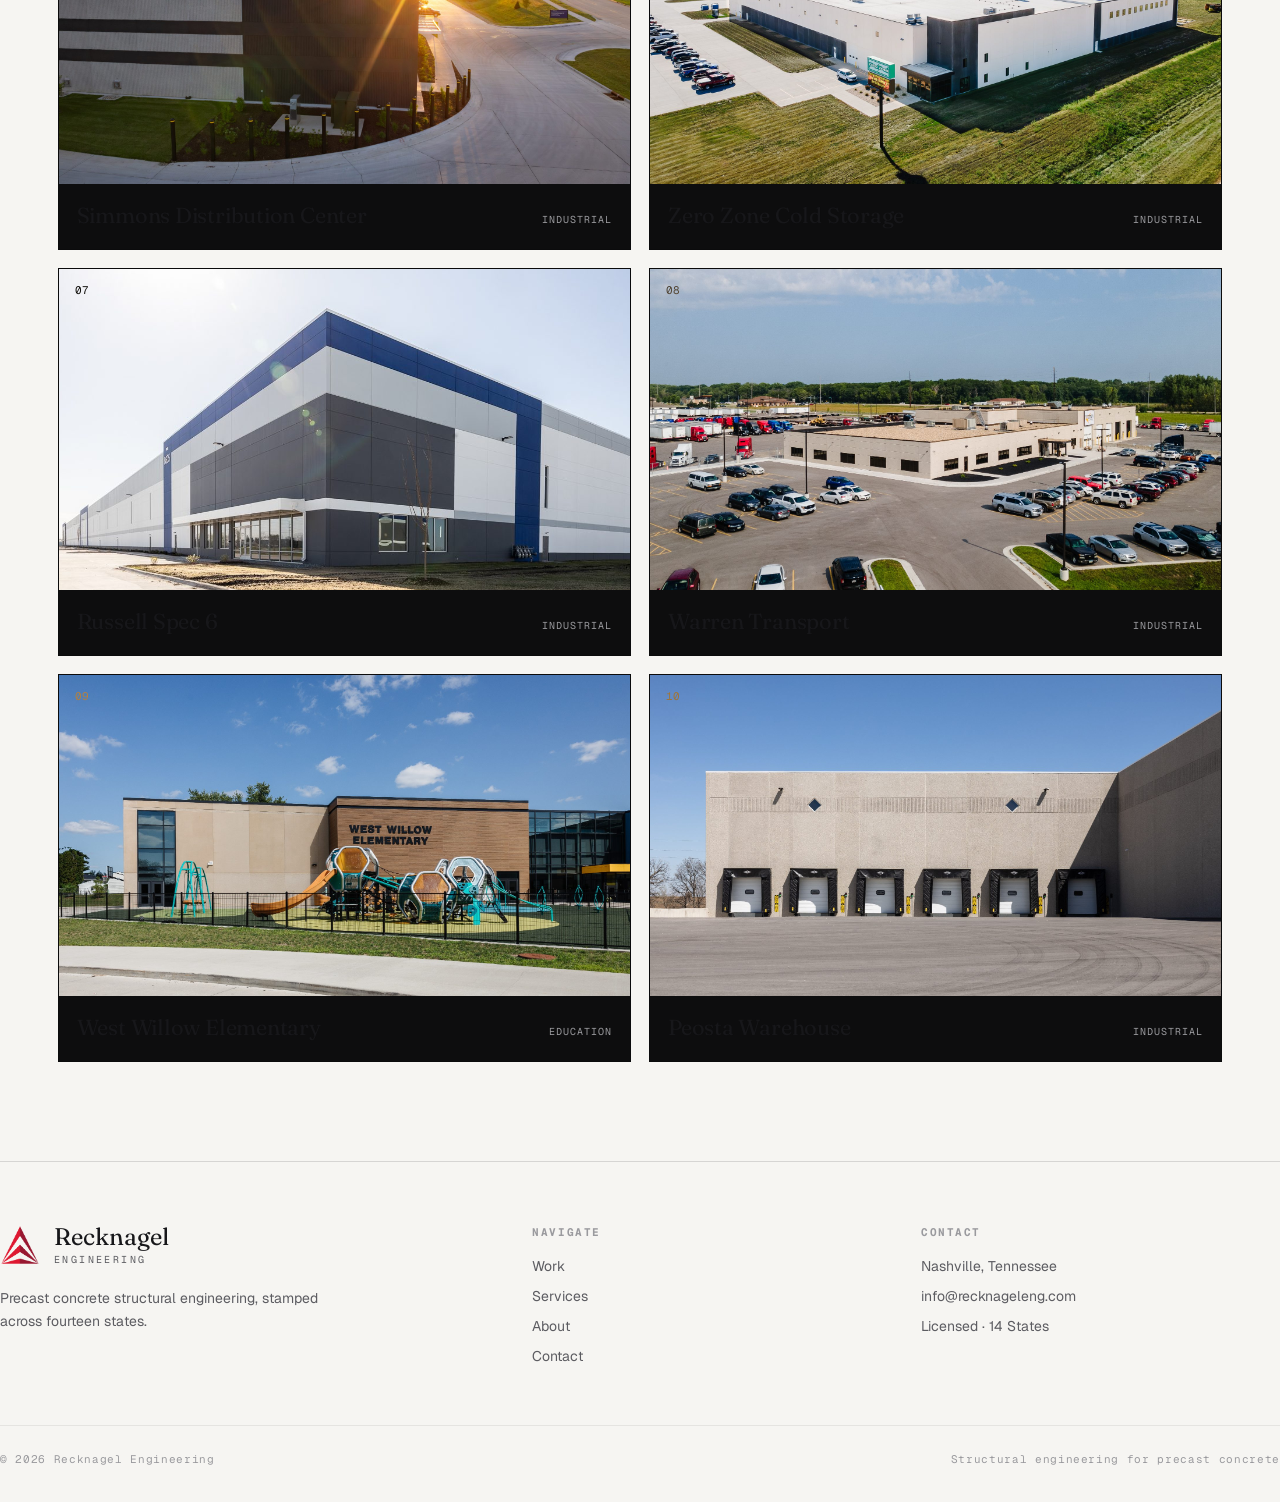
==== commit e4067bcd: "Work page: uniform 2-up cards (fix stretched black boxes); Homepage: feature The Warren Apartments -" ====
--- a/projects.html
+++ b/projects.html
@@ -14,12 +14,11 @@
 .chip{font-family:var(--font-mono);font-size:11px;letter-spacing:0.08em;text-transform:uppercase;color:var(--fg-dim);border:1px solid var(--line);padding:9px 16px;border-radius:999px;transition:.25s;}
 .chip:hover{color:var(--fg);border-color:var(--line-strong);}
 .chip.on{background:var(--fg);color:var(--bg);border-color:var(--fg);}
-.pgrid{display:grid;grid-template-columns:repeat(12,1fr);gap:18px;padding-bottom:clamp(70px,11vh,140px);}
+.pgrid{display:grid;grid-template-columns:repeat(12,1fr);gap:18px;align-items:start;padding-bottom:clamp(70px,11vh,140px);}
 .pcard{position:relative;display:block;overflow:hidden;border:1px solid var(--line);background:#0d0d0e;cursor:pointer;}
-.pcard.c8{grid-column:span 8;}.pcard.c6{grid-column:span 6;}.pcard.c4{grid-column:span 4;}
+.pcard.c8,.pcard.c6,.pcard.c4{grid-column:span 6;}
 .pcard .img{overflow:hidden;}
-.pcard.c8 .img,.pcard.c6 .img{aspect-ratio:16/9;}
-.pcard.c4 .img{aspect-ratio:4/3;}
+.pcard .img{aspect-ratio:16/9;}
 .pcard .img .ph{width:100%;height:100%;background-size:cover;background-position:center;transform:scale(1.02);transition:transform 1.3s var(--ease);}
 .pcard:hover .img .ph{transform:scale(1.07);}
 .pcard .meta{display:flex;justify-content:space-between;align-items:baseline;padding:18px 18px 20px;gap:14px;}
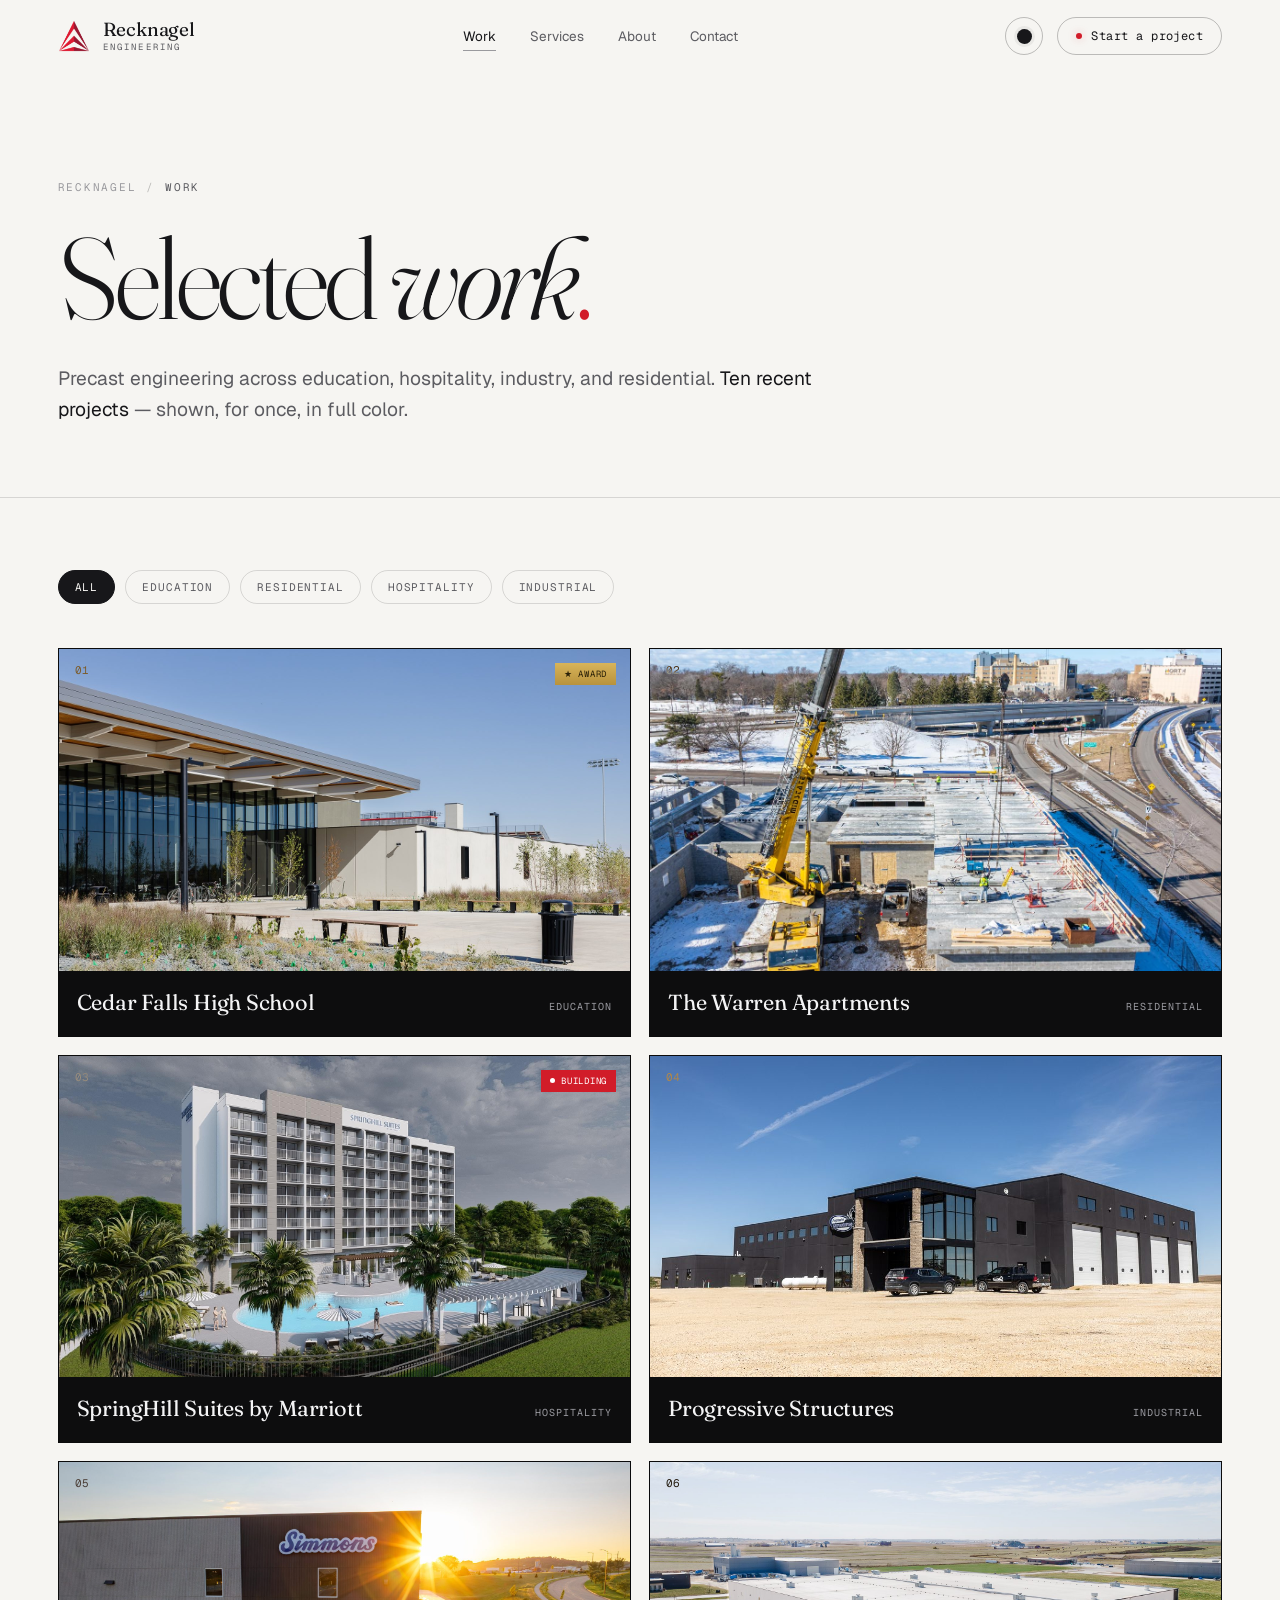
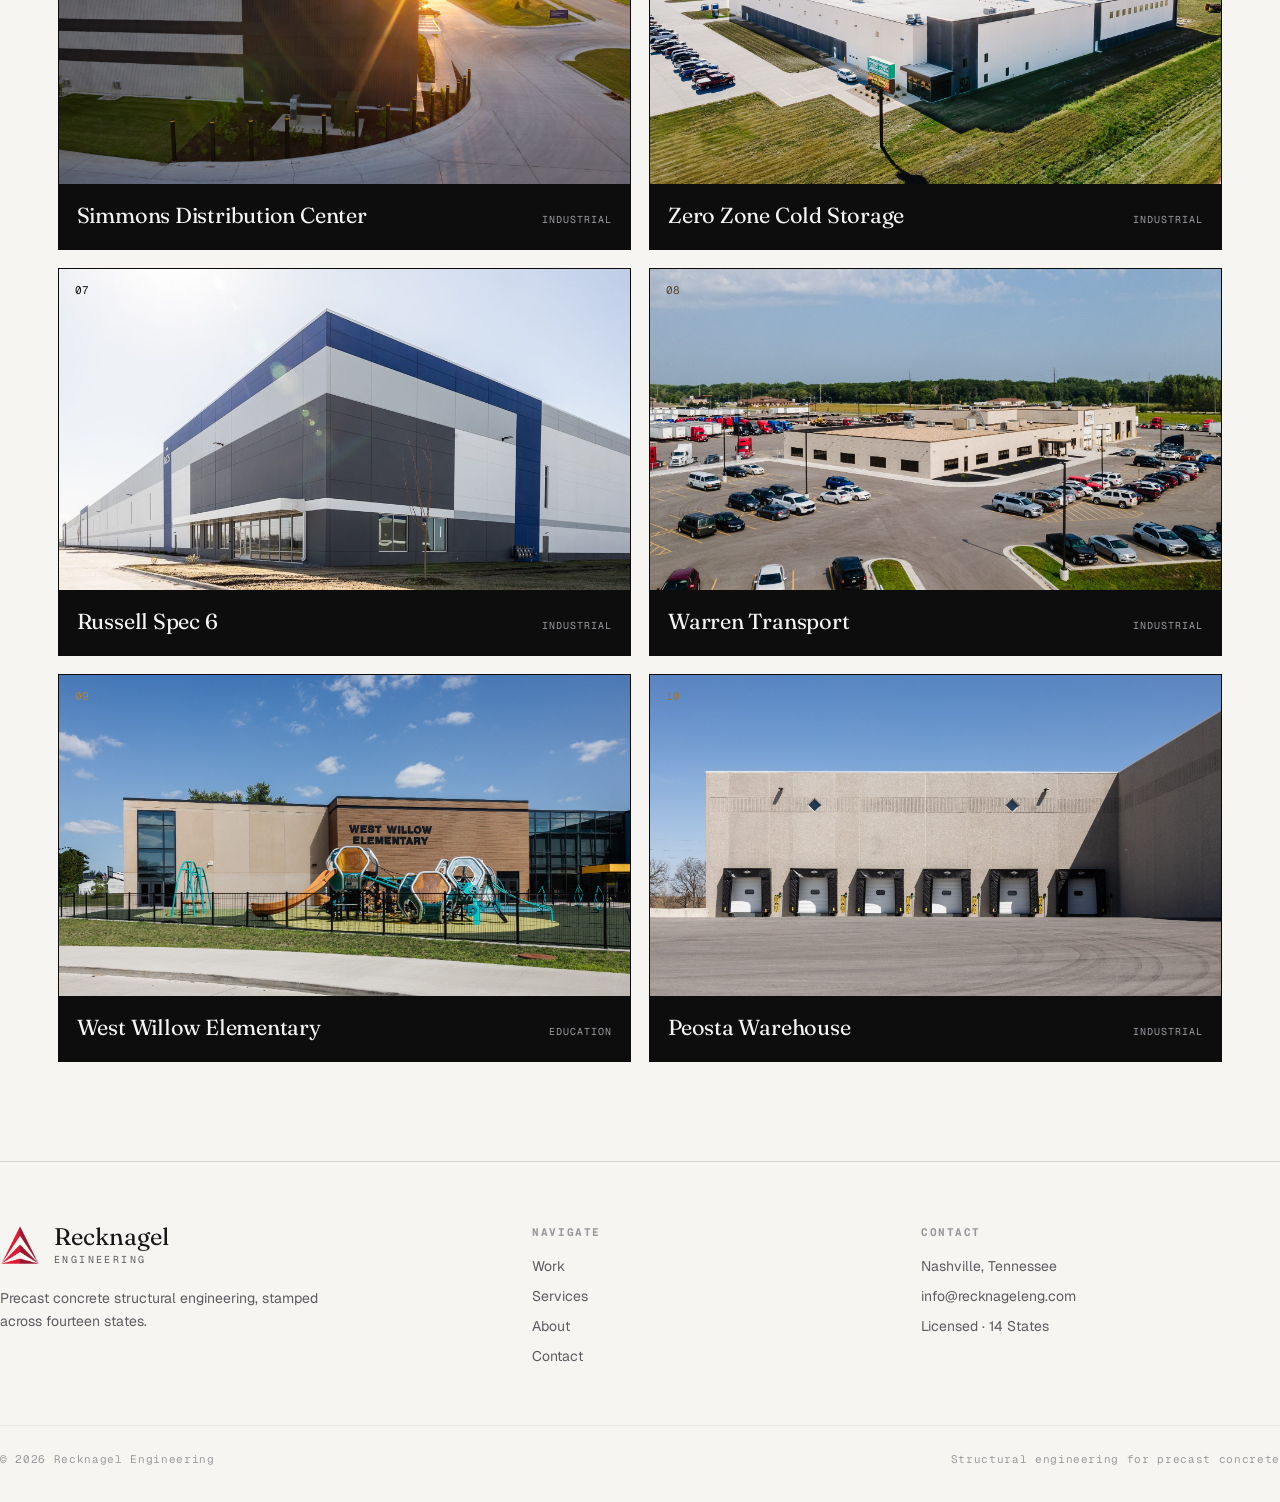
==== commit 455df977: "Work page: fix invisible project titles (dark-on-dark in light mode) Card strip is always dark, so f" ====
--- a/projects.html
+++ b/projects.html
@@ -15,7 +15,7 @@
 .chip:hover{color:var(--fg);border-color:var(--line-strong);}
 .chip.on{background:var(--fg);color:var(--bg);border-color:var(--fg);}
 .pgrid{display:grid;grid-template-columns:repeat(12,1fr);gap:18px;align-items:start;padding-bottom:clamp(70px,11vh,140px);}
-.pcard{position:relative;display:block;overflow:hidden;border:1px solid var(--line);background:#0d0d0e;cursor:pointer;}
+.pcard{position:relative;display:block;overflow:hidden;border:1px solid var(--line);background:#0d0d0e;color:#f4f4f5;cursor:pointer;}
 .pcard.c8,.pcard.c6,.pcard.c4{grid-column:span 6;}
 .pcard .img{overflow:hidden;}
 .pcard .img{aspect-ratio:16/9;}
@@ -23,7 +23,7 @@
 .pcard:hover .img .ph{transform:scale(1.07);}
 .pcard .meta{display:flex;justify-content:space-between;align-items:baseline;padding:18px 18px 20px;gap:14px;}
 .pcard .meta .t{font-family:var(--font-display);font-size:clamp(20px,1.7vw,26px);letter-spacing:-0.01em;}
-.pcard .meta .g{font-family:var(--font-mono);font-size:10px;letter-spacing:0.1em;text-transform:uppercase;color:var(--fg-faint);white-space:nowrap;}
+.pcard .meta .g{font-family:var(--font-mono);font-size:10px;letter-spacing:0.1em;text-transform:uppercase;color:#9b9ba1;white-space:nowrap;}
 .pcard .idx{position:absolute;top:14px;left:16px;font-family:var(--font-mono);font-size:11px;color:#fff;mix-blend-mode:difference;z-index:2;}
 .pcard .badge{position:absolute;top:14px;right:14px;z-index:2;font-family:var(--font-mono);font-size:9px;letter-spacing:0.08em;text-transform:uppercase;padding:5px 9px;display:flex;align-items:center;gap:6px;}
 .pcard .badge.live{background:var(--accent);color:#fff;}
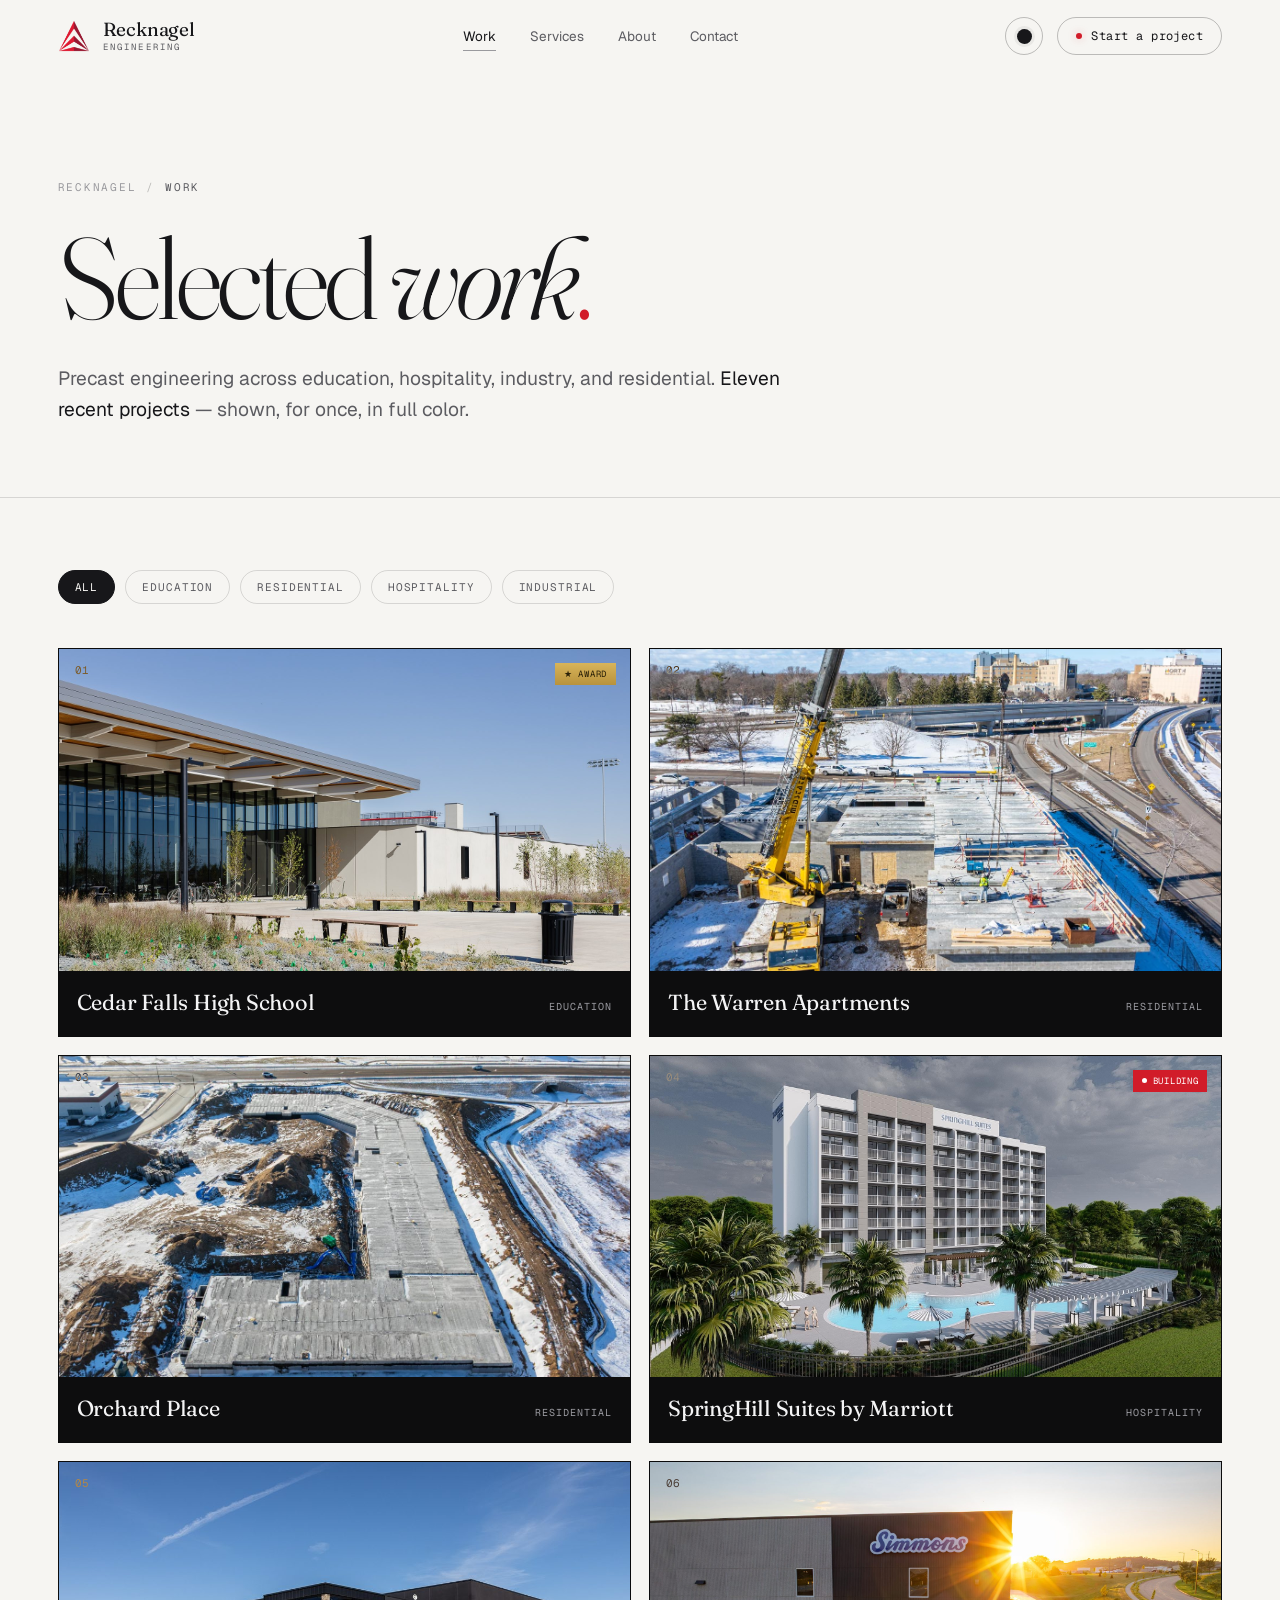
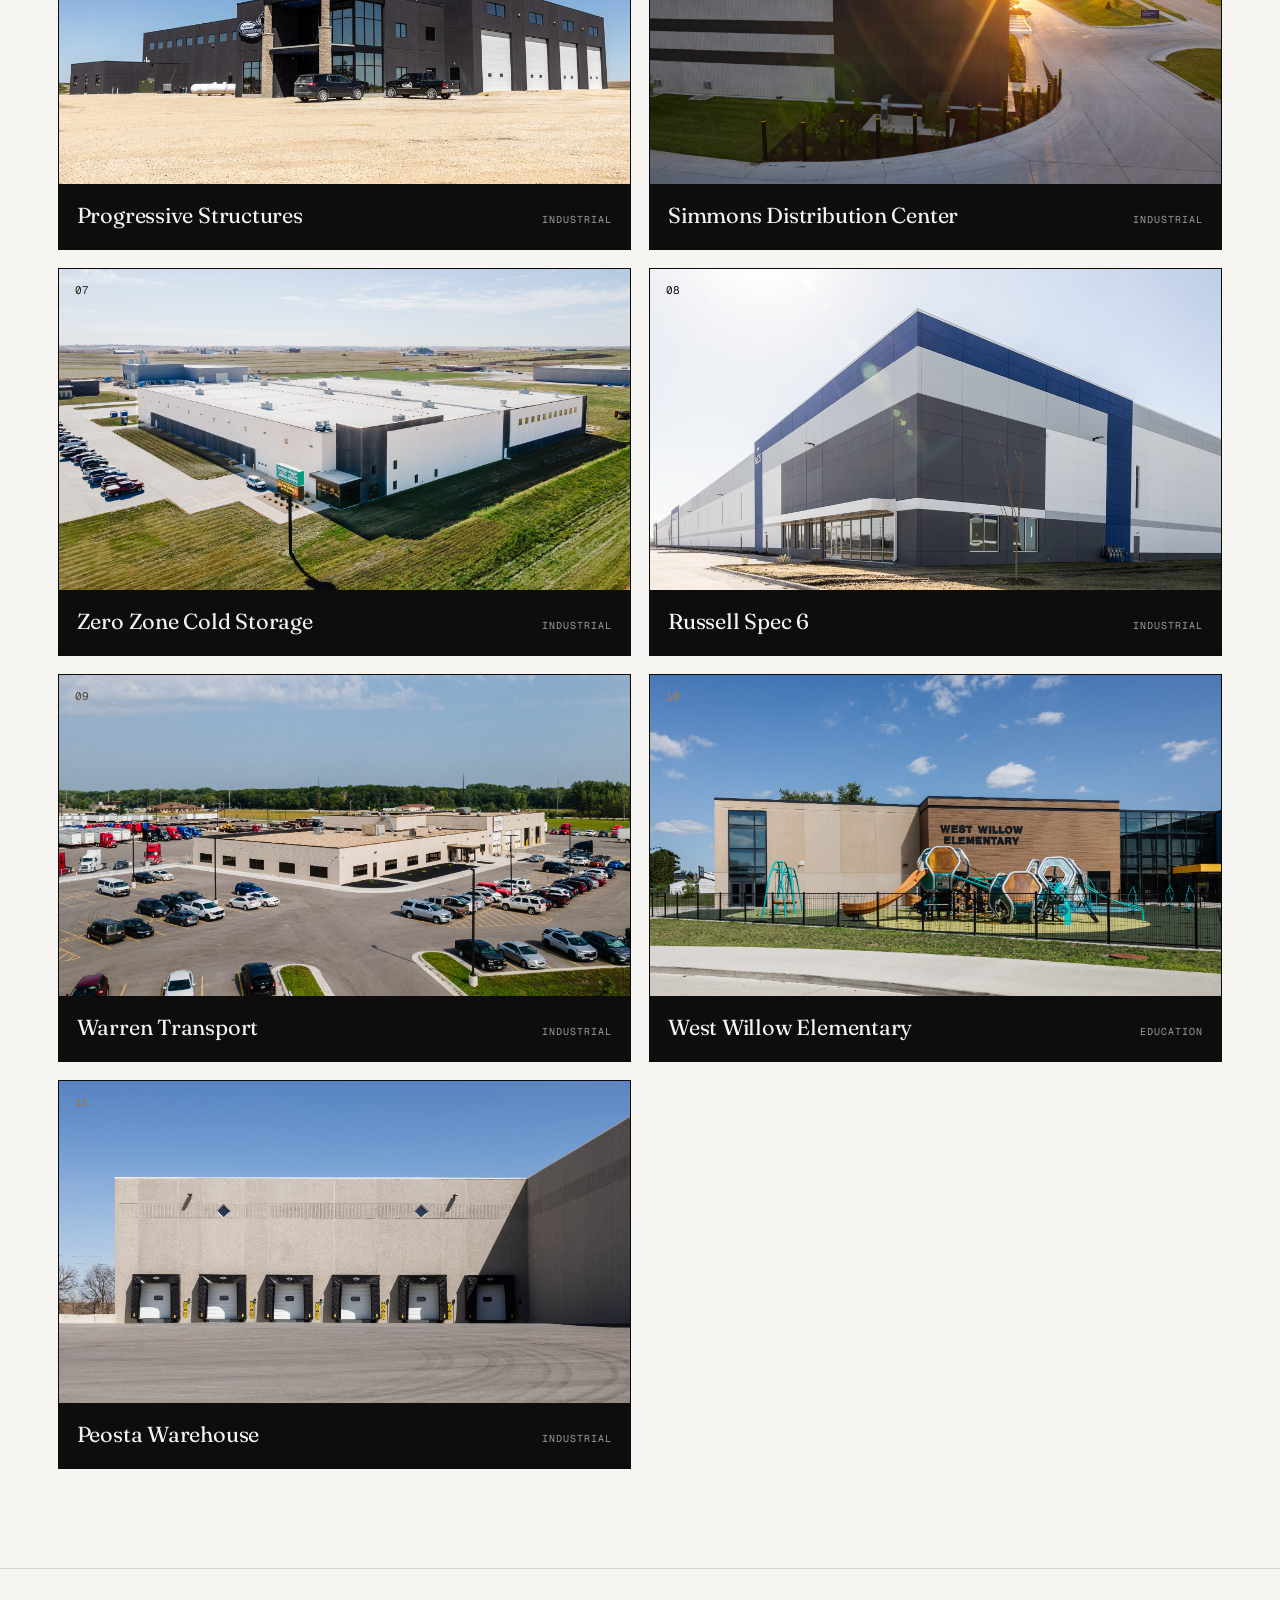
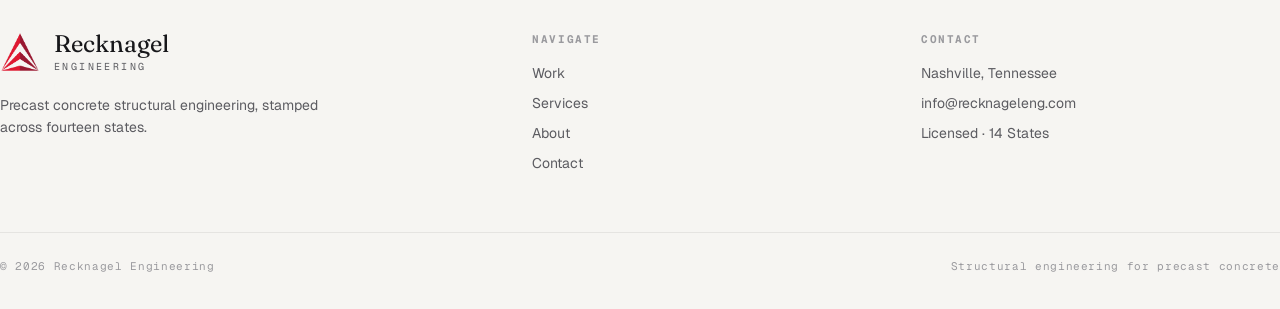
==== commit fc42f10e: "Add Orchard Place project (Residential) to Work page Multifamily precast podium, Apple Valley MN, GC" ====
--- a/projects.html
+++ b/projects.html
@@ -80,7 +80,7 @@
   <div class="wrap">
     <div class="crumb"><span>Recknagel</span><span class="sep">/</span><span class="here">Work</span></div>
     <h1 class="rev in">Selected <em>work</em><span class="dot">.</span></h1>
-    <p class="lede rev in d1">Precast engineering across education, hospitality, industry, and residential. <b>Ten recent projects</b> — shown, for once, in full color.</p>
+    <p class="lede rev in d1">Precast engineering across education, hospitality, industry, and residential. <b>Eleven recent projects</b> — shown, for once, in full color.</p>
   </div>
 </section>
 
@@ -108,6 +108,7 @@
 var PROJECTS=[
   {id:'cedarfalls',t:'Cedar Falls High School',g:'Education',c:8,award:'2026 PCI Design Award',img:A+'cedarfalls-hero.jpg',desc:'A 2026 PCI Design Award\u2013winning high school \u2014 architectural precast facades, a wood-lined concourse, and a 4,000-seat stadium. Project details and full scope coming soon.',gal:['cedarfalls-hero','cedarfalls-aerial-campus','cedarfalls-gym','cedarfalls-concourse','cedarfalls-front','cedarfalls-field','cedarfalls-tigerpride','cedarfalls-detail']},
   {id:'warrenapts',t:'The Warren Apartments',g:'Residential',c:4,img:A+'warrenapts-hero.jpg',specs:[['Location','Minneapolis, MN'],['Year','2026'],['Scope','Precast Podium'],['Type','Multifamily']],desc:'An affordable, Energy Star\u2013certified multifamily development in North Minneapolis, built on a precast concrete podium. Hollowcore plank \u2014 engineered to overhang the foundation \u2014 with beams, columns, and solid slabs delivered the dimensional precision the framing demanded and kept the build moving through winter. General contractor: Greiner Construction.',gal:['warrenapts-hero','warrenapts-skyline','warrenapts-aerial-deck','warrenapts-plank','warrenapts-crane','warrenapts-aerial-top','warrenapts-intersection']},
+  {id:'orchardplace',t:'Orchard Place',g:'Residential',c:6,img:A+'orchardplace-hero.jpg',specs:[['Location','Apple Valley, MN'],['Year','2026'],['Scope','Precast Podium'],['Type','Multifamily']],desc:'A multifamily development on a precast concrete podium in Apple Valley, Minnesota. Prestressed columns, beams, and hollowcore plank carry heavy residential loads across long spans \u2014 and despite snow and freezing rain, the podium was erected in just seven days, letting framing start immediately. General contractor: Lyon Contracting.',gal:['orchardplace-hero','orchardplace-residential','orchardplace-watertower','orchardplace-aerial-top','orchardplace-plank','orchardplace-aerial','orchardplace-deck']},
   {id:'shs',t:'SpringHill Suites by Marriott',g:'Hospitality',c:4,status:'Under construction',img:A+'shs-rendering.jpg',desc:'A beachfront SpringHill Suites by Marriott, currently under construction \u2014 shown alongside the finished design rendering. Project details and full scope coming soon.',gal:['shs-rendering','shs-construction-1','shs-construction-2','shs-construction-3','shs-construction-4']},
   {id:'progressive',t:'Progressive Structures',g:'Industrial',c:8,img:A+'progressive-hero.jpg',desc:'A headquarters and fabrication shop with a blackened facade, photo-mural bay doors, and a two-story glass office entry. Project details and full scope coming soon.',gal:['progressive-hero','progressive-murals','progressive-office','progressive-murals-corner','progressive-aerial','progressive-aerial-side']},
   {id:'simmons',t:'Simmons Distribution Center',g:'Industrial',c:4,img:A+'simmons-hero.jpg',desc:'A large-scale distribution center with a full dock-door loading bank. Project details and full scope coming soon.',gal:['simmons-hero','simmons-pano','simmons-docks','simmons-corner','simmons-aerial-hills','simmons-aerial-dusk']},
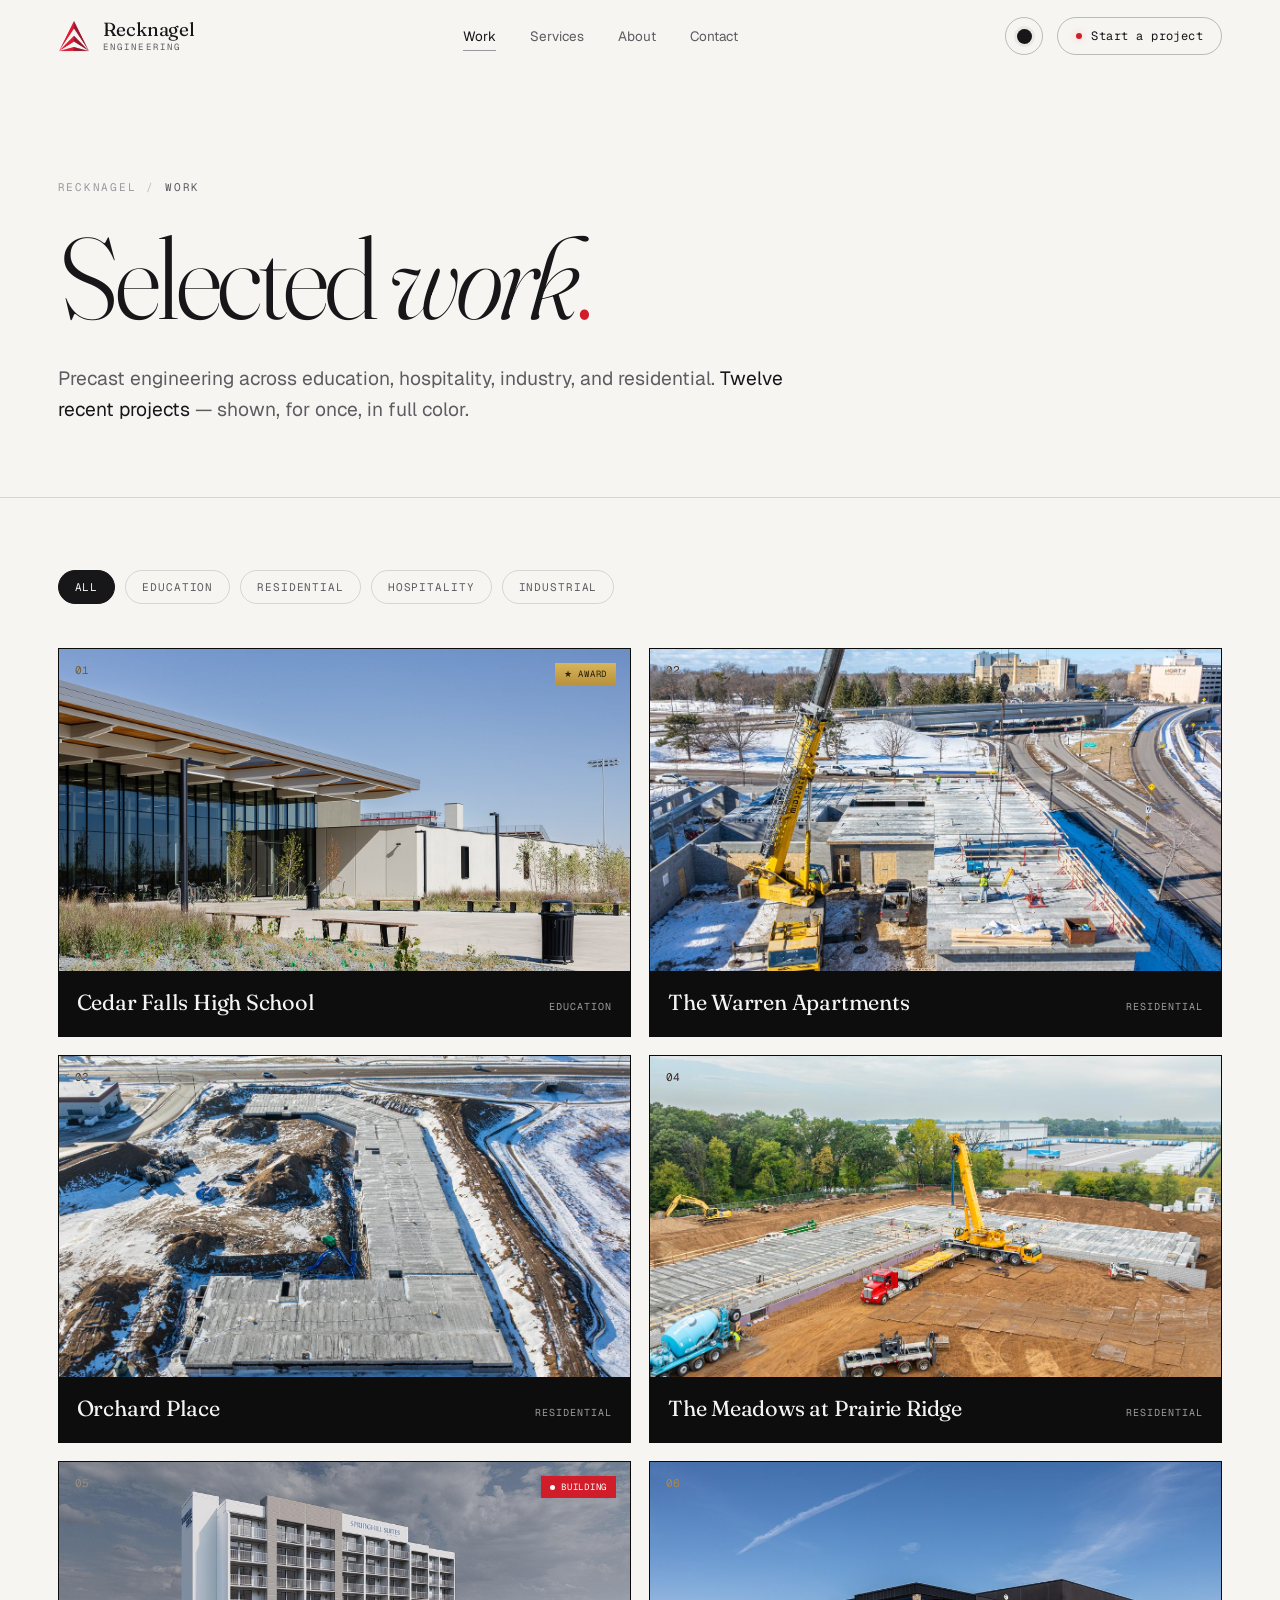
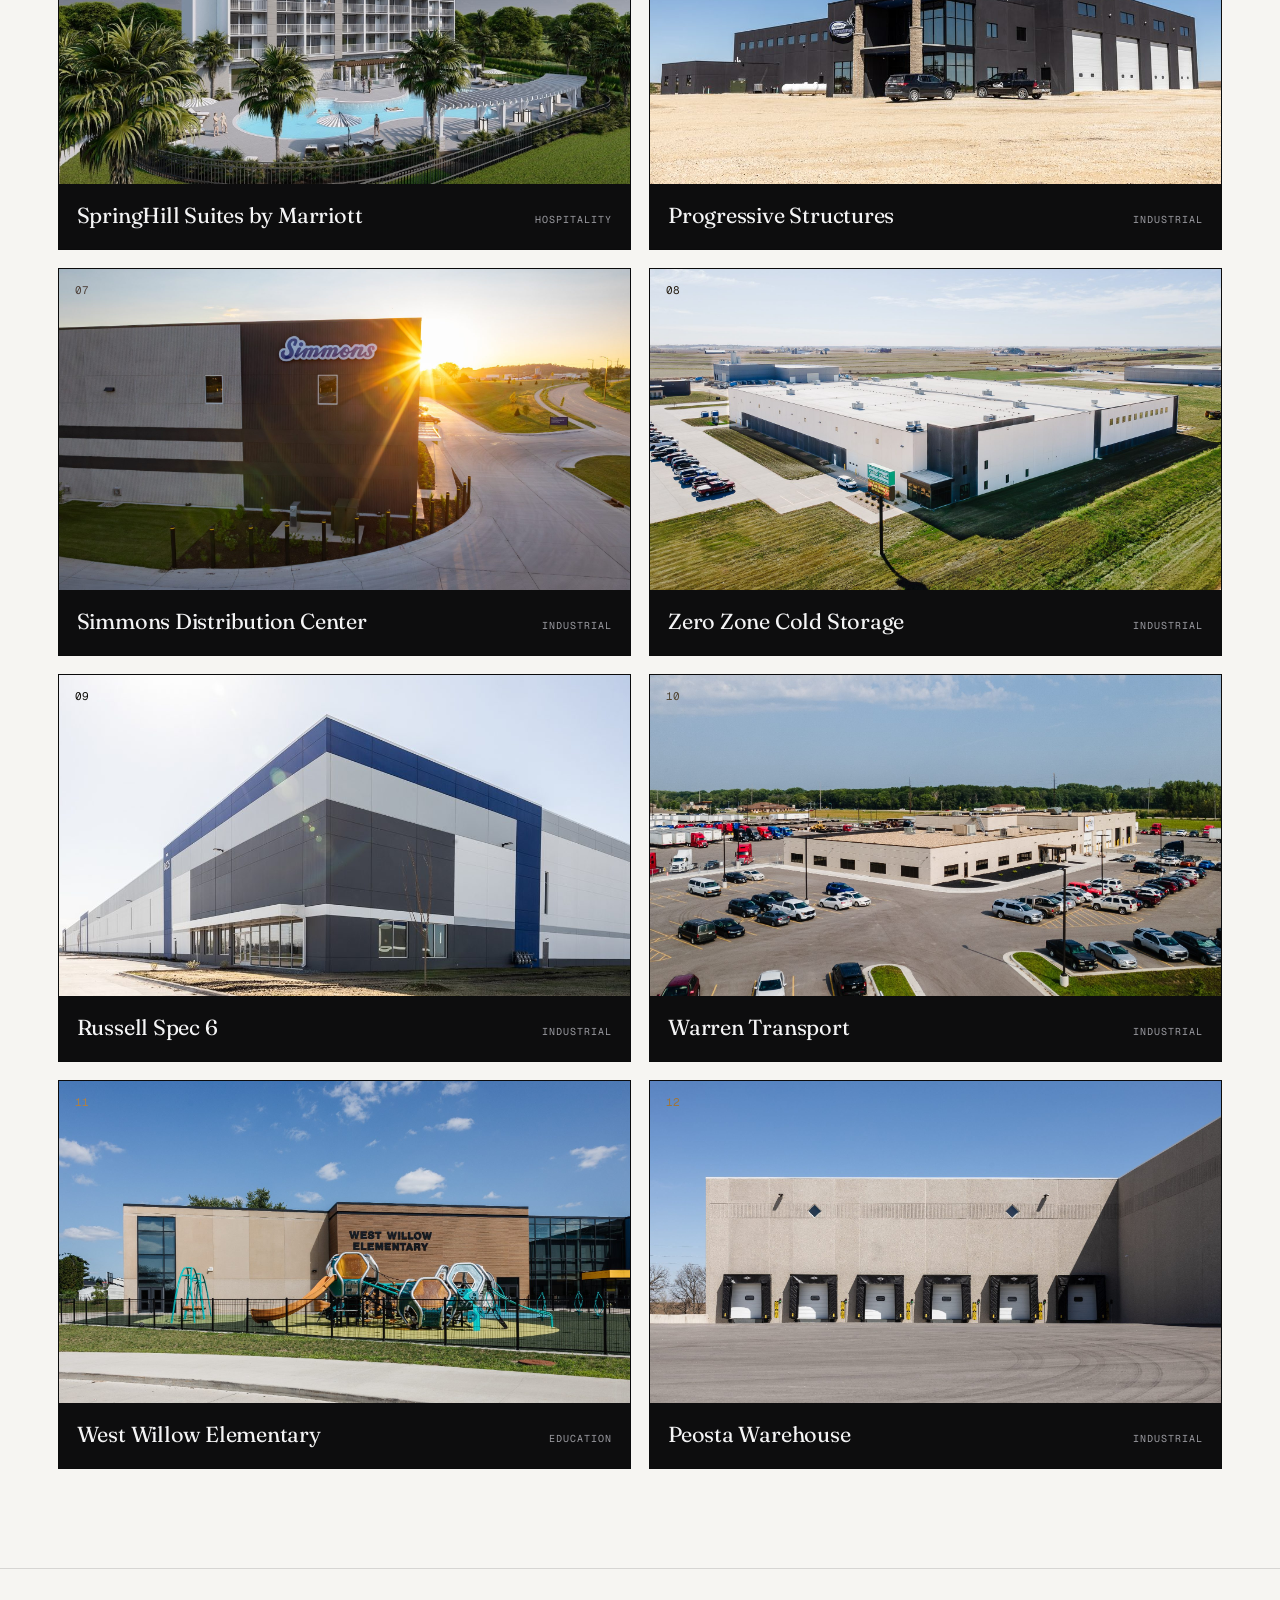
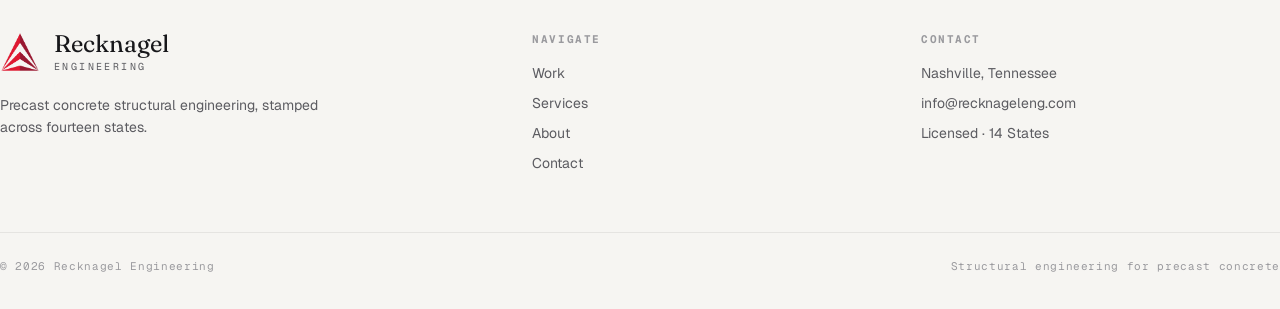
==== commit 90fb10d9: "Add The Meadows at Prairie Ridge (Residential); feature it on homepage Multifamily precast podium, W" ====
--- a/projects.html
+++ b/projects.html
@@ -80,7 +80,7 @@
   <div class="wrap">
     <div class="crumb"><span>Recknagel</span><span class="sep">/</span><span class="here">Work</span></div>
     <h1 class="rev in">Selected <em>work</em><span class="dot">.</span></h1>
-    <p class="lede rev in d1">Precast engineering across education, hospitality, industry, and residential. <b>Eleven recent projects</b> — shown, for once, in full color.</p>
+    <p class="lede rev in d1">Precast engineering across education, hospitality, industry, and residential. <b>Twelve recent projects</b> — shown, for once, in full color.</p>
   </div>
 </section>
 
@@ -109,6 +109,7 @@
   {id:'cedarfalls',t:'Cedar Falls High School',g:'Education',c:8,award:'2026 PCI Design Award',img:A+'cedarfalls-hero.jpg',desc:'A 2026 PCI Design Award\u2013winning high school \u2014 architectural precast facades, a wood-lined concourse, and a 4,000-seat stadium. Project details and full scope coming soon.',gal:['cedarfalls-hero','cedarfalls-aerial-campus','cedarfalls-gym','cedarfalls-concourse','cedarfalls-front','cedarfalls-field','cedarfalls-tigerpride','cedarfalls-detail']},
   {id:'warrenapts',t:'The Warren Apartments',g:'Residential',c:4,img:A+'warrenapts-hero.jpg',specs:[['Location','Minneapolis, MN'],['Year','2026'],['Scope','Precast Podium'],['Type','Multifamily']],desc:'An affordable, Energy Star\u2013certified multifamily development in North Minneapolis, built on a precast concrete podium. Hollowcore plank \u2014 engineered to overhang the foundation \u2014 with beams, columns, and solid slabs delivered the dimensional precision the framing demanded and kept the build moving through winter. General contractor: Greiner Construction.',gal:['warrenapts-hero','warrenapts-skyline','warrenapts-aerial-deck','warrenapts-plank','warrenapts-crane','warrenapts-aerial-top','warrenapts-intersection']},
   {id:'orchardplace',t:'Orchard Place',g:'Residential',c:6,img:A+'orchardplace-hero.jpg',specs:[['Location','Apple Valley, MN'],['Year','2026'],['Scope','Precast Podium'],['Type','Multifamily']],desc:'A multifamily development on a precast concrete podium in Apple Valley, Minnesota. Prestressed columns, beams, and hollowcore plank carry heavy residential loads across long spans \u2014 and despite snow and freezing rain, the podium was erected in just seven days, letting framing start immediately. General contractor: Lyon Contracting.',gal:['orchardplace-hero','orchardplace-residential','orchardplace-watertower','orchardplace-aerial-top','orchardplace-plank','orchardplace-aerial','orchardplace-deck']},
+  {id:'meadows',t:'The Meadows at Prairie Ridge',g:'Residential',c:6,img:A+'meadows-hero.jpg',specs:[['Location','Woodbury, MN'],['Year','2025'],['Scope','Precast Podium'],['Type','Multifamily']],desc:'A large-scale multifamily development in Woodbury, Minnesota, built on a precast concrete podium. The floor system uses 87,700 SF of 12-inch hollowcore and solid plank, 3,315 LF of beams, and 1,500 LF of columns \u2014 high load capacity and long spans that let crews erect fast and hold the multi-story schedule. General contractor: Eastside Builders.',gal:['meadows-hero','meadows-aerial-wide','meadows-countryside','meadows-pour','meadows-aerial','meadows-plank','meadows-deck']},
   {id:'shs',t:'SpringHill Suites by Marriott',g:'Hospitality',c:4,status:'Under construction',img:A+'shs-rendering.jpg',desc:'A beachfront SpringHill Suites by Marriott, currently under construction \u2014 shown alongside the finished design rendering. Project details and full scope coming soon.',gal:['shs-rendering','shs-construction-1','shs-construction-2','shs-construction-3','shs-construction-4']},
   {id:'progressive',t:'Progressive Structures',g:'Industrial',c:8,img:A+'progressive-hero.jpg',desc:'A headquarters and fabrication shop with a blackened facade, photo-mural bay doors, and a two-story glass office entry. Project details and full scope coming soon.',gal:['progressive-hero','progressive-murals','progressive-office','progressive-murals-corner','progressive-aerial','progressive-aerial-side']},
   {id:'simmons',t:'Simmons Distribution Center',g:'Industrial',c:4,img:A+'simmons-hero.jpg',desc:'A large-scale distribution center with a full dock-door loading bank. Project details and full scope coming soon.',gal:['simmons-hero','simmons-pano','simmons-docks','simmons-corner','simmons-aerial-hills','simmons-aerial-dusk']},
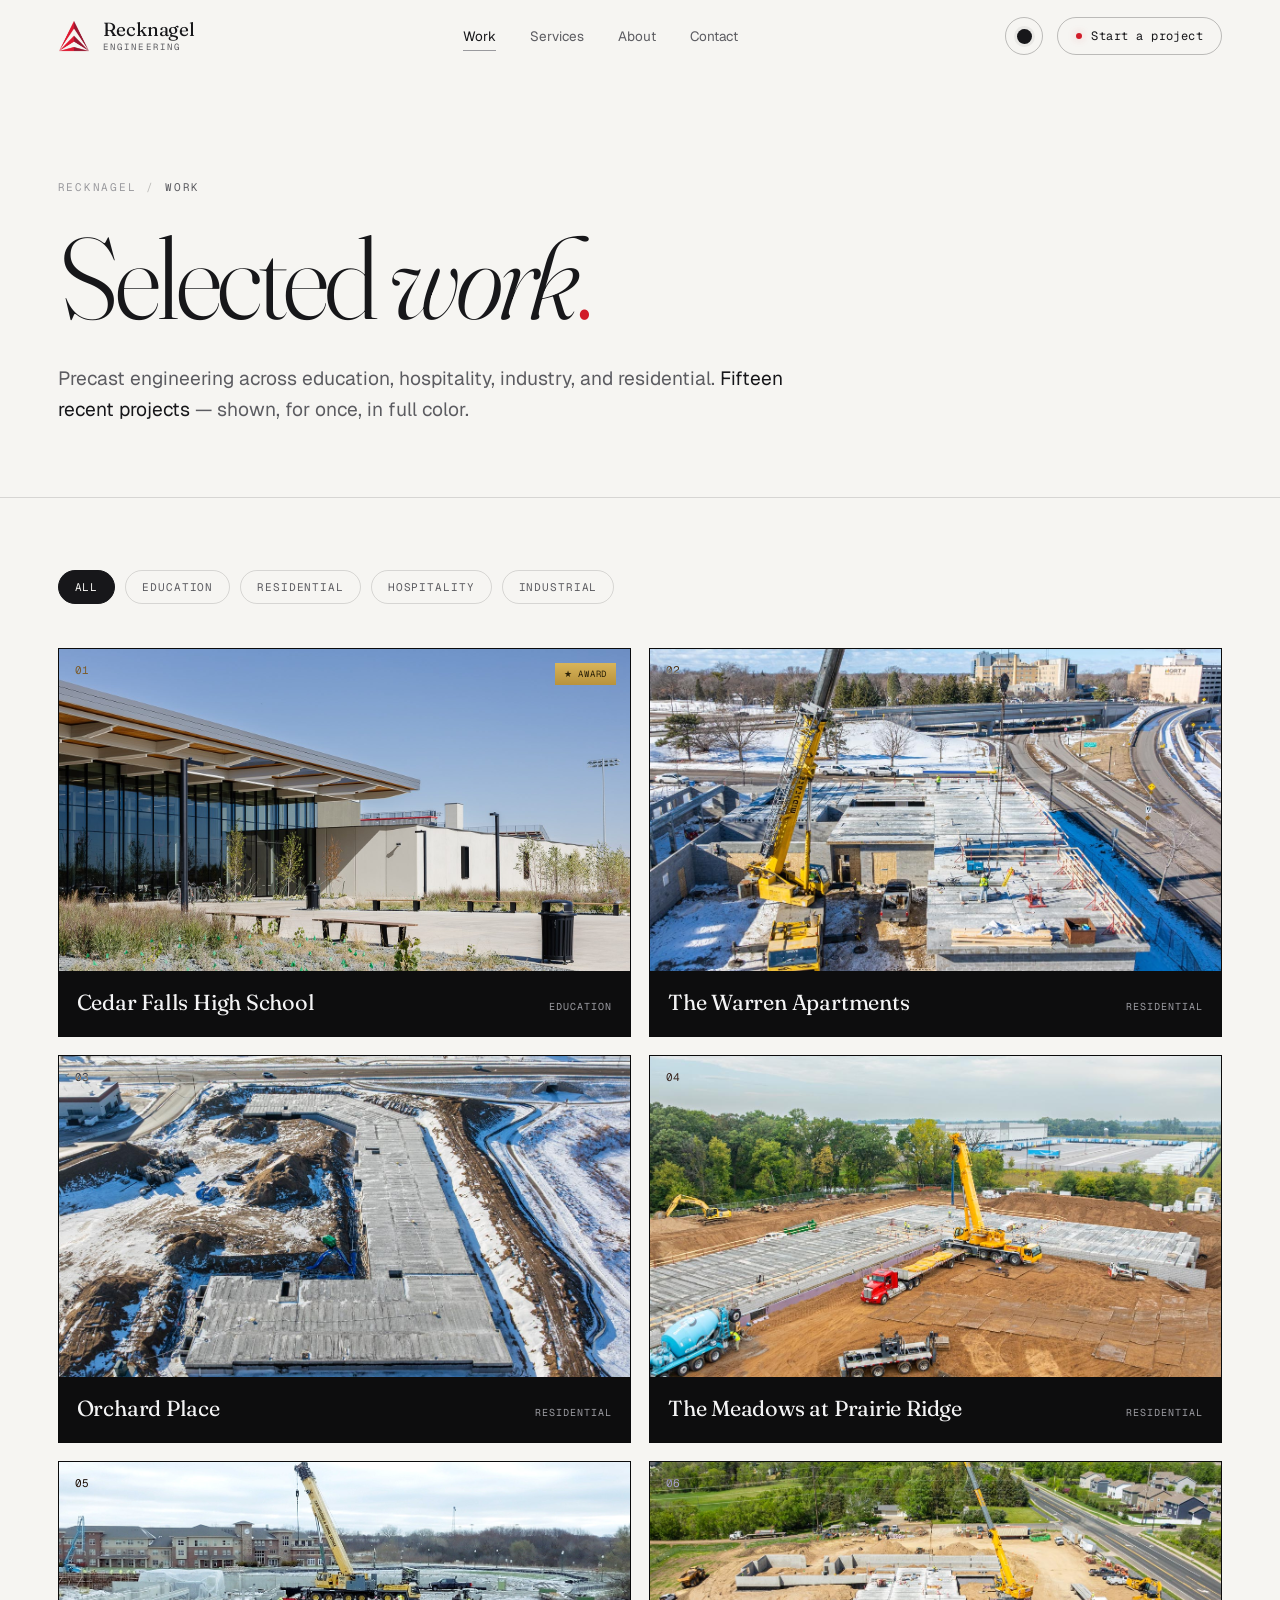
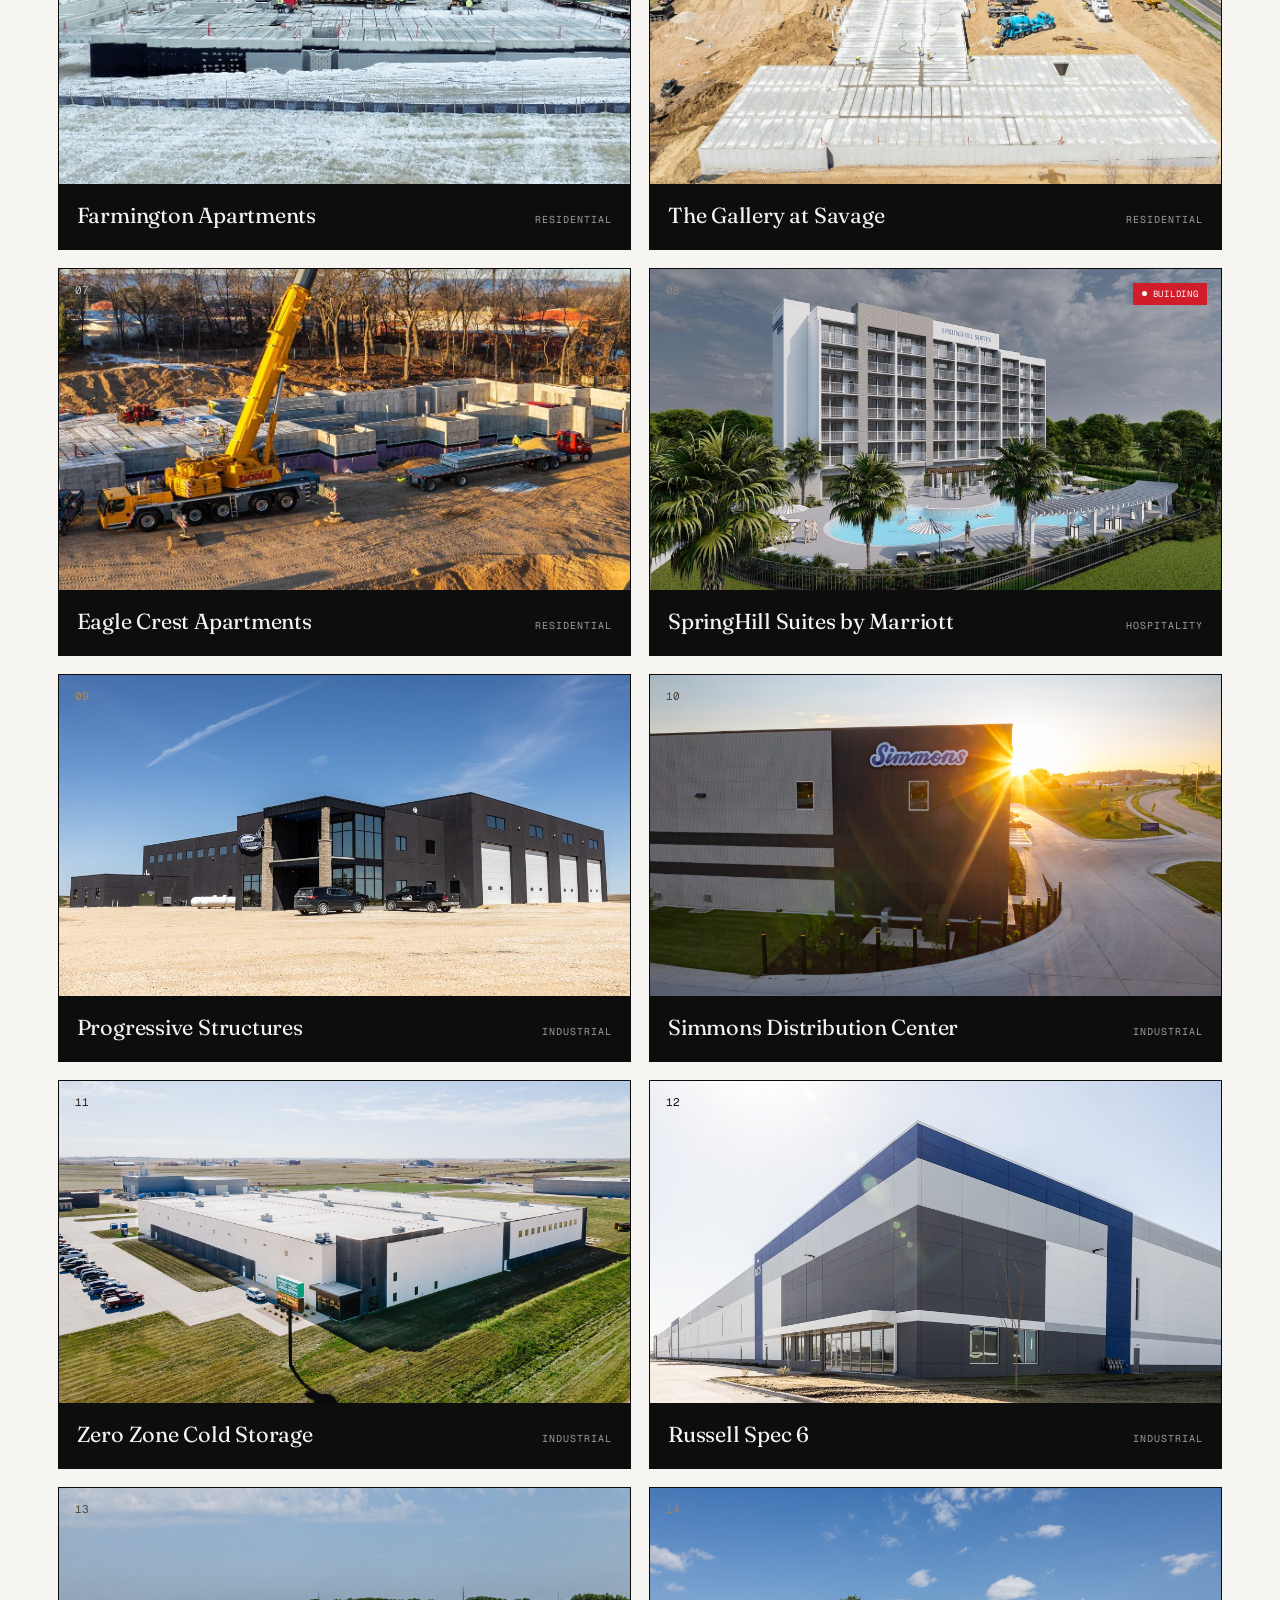
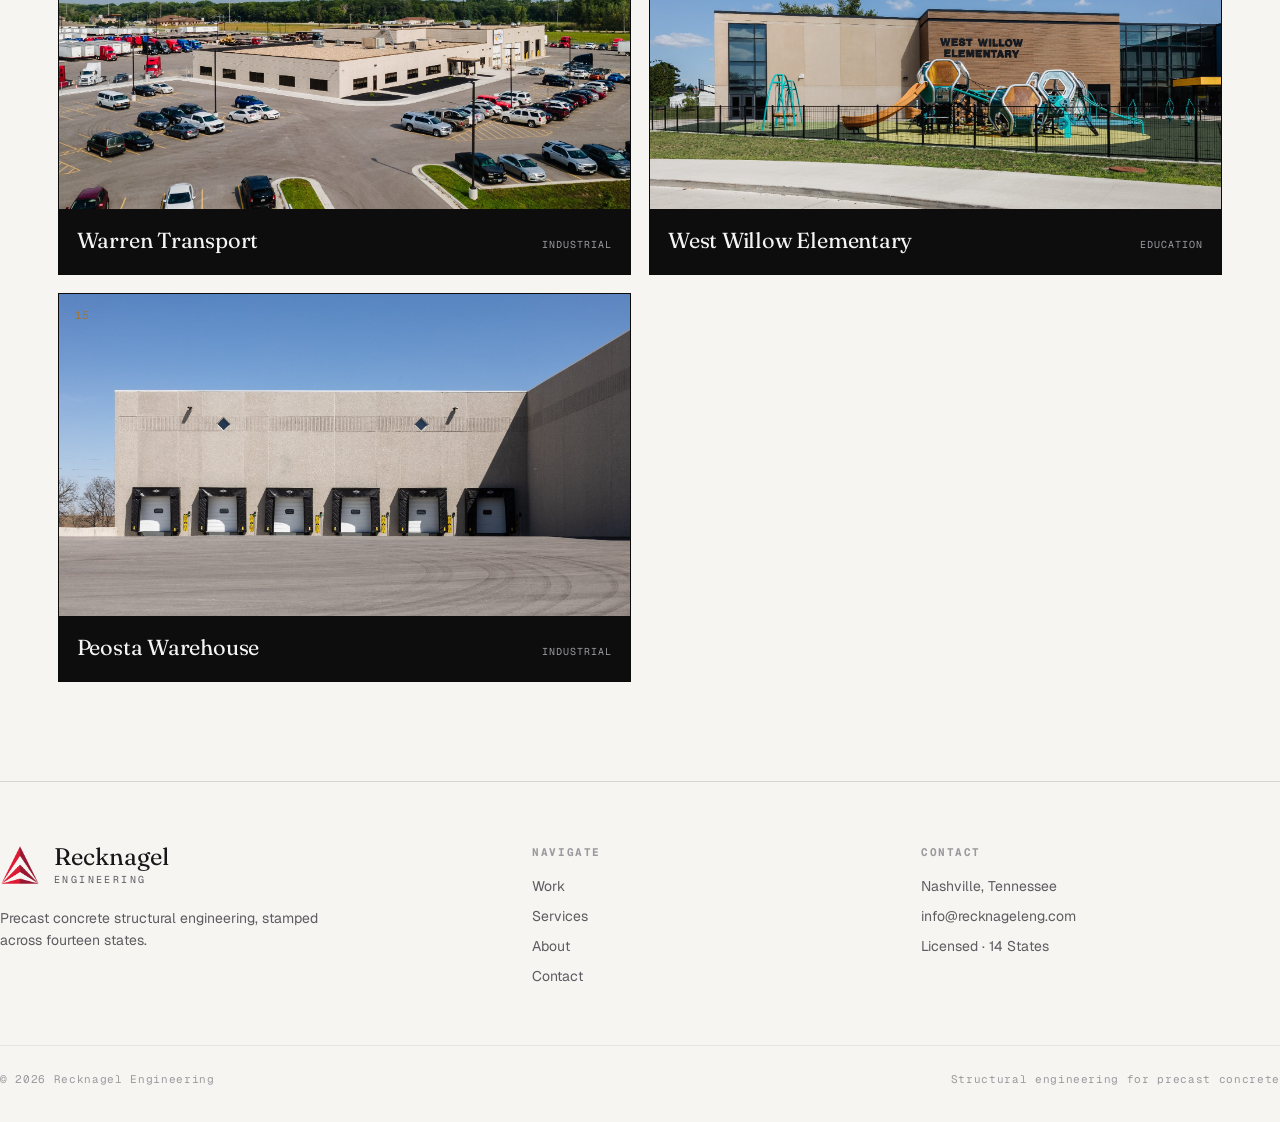
==== commit 47406273: "Add 3 Residential projects: Farmington Apartments, The Gallery at Savage, Eagle Crest - Farmington A" ====
--- a/projects.html
+++ b/projects.html
@@ -80,7 +80,7 @@
   <div class="wrap">
     <div class="crumb"><span>Recknagel</span><span class="sep">/</span><span class="here">Work</span></div>
     <h1 class="rev in">Selected <em>work</em><span class="dot">.</span></h1>
-    <p class="lede rev in d1">Precast engineering across education, hospitality, industry, and residential. <b>Twelve recent projects</b> — shown, for once, in full color.</p>
+    <p class="lede rev in d1">Precast engineering across education, hospitality, industry, and residential. <b>Fifteen recent projects</b> — shown, for once, in full color.</p>
   </div>
 </section>
 
@@ -110,6 +110,9 @@
   {id:'warrenapts',t:'The Warren Apartments',g:'Residential',c:4,img:A+'warrenapts-hero.jpg',specs:[['Location','Minneapolis, MN'],['Year','2026'],['Scope','Precast Podium'],['Type','Multifamily']],desc:'An affordable, Energy Star\u2013certified multifamily development in North Minneapolis, built on a precast concrete podium. Hollowcore plank \u2014 engineered to overhang the foundation \u2014 with beams, columns, and solid slabs delivered the dimensional precision the framing demanded and kept the build moving through winter. General contractor: Greiner Construction.',gal:['warrenapts-hero','warrenapts-skyline','warrenapts-aerial-deck','warrenapts-plank','warrenapts-crane','warrenapts-aerial-top','warrenapts-intersection']},
   {id:'orchardplace',t:'Orchard Place',g:'Residential',c:6,img:A+'orchardplace-hero.jpg',specs:[['Location','Apple Valley, MN'],['Year','2026'],['Scope','Precast Podium'],['Type','Multifamily']],desc:'A multifamily development on a precast concrete podium in Apple Valley, Minnesota. Prestressed columns, beams, and hollowcore plank carry heavy residential loads across long spans \u2014 and despite snow and freezing rain, the podium was erected in just seven days, letting framing start immediately. General contractor: Lyon Contracting.',gal:['orchardplace-hero','orchardplace-residential','orchardplace-watertower','orchardplace-aerial-top','orchardplace-plank','orchardplace-aerial','orchardplace-deck']},
   {id:'meadows',t:'The Meadows at Prairie Ridge',g:'Residential',c:6,img:A+'meadows-hero.jpg',specs:[['Location','Woodbury, MN'],['Year','2025'],['Scope','Precast Podium'],['Type','Multifamily']],desc:'A large-scale multifamily development in Woodbury, Minnesota, built on a precast concrete podium. The floor system uses 87,700 SF of 12-inch hollowcore and solid plank, 3,315 LF of beams, and 1,500 LF of columns \u2014 high load capacity and long spans that let crews erect fast and hold the multi-story schedule. General contractor: Eastside Builders.',gal:['meadows-hero','meadows-aerial-wide','meadows-countryside','meadows-pour','meadows-aerial','meadows-plank','meadows-deck']},
+  {id:'farmington',t:'Farmington Apartments',g:'Residential',c:6,img:A+'farmington-hero.jpg',specs:[['Location','Farmington, MN'],['Year','2024'],['Scope','Precast Podium'],['Type','Multifamily']],desc:'A multifamily apartment development in Farmington, Minnesota, built on a precast concrete podium of hollowcore plank, beams, and columns. The precast system carried the structure through a winter build and set a fast, dimensionally consistent base for framing. Contractor: Yellow Tree Construction Services; architect: DJR Architecture; erector: Zachman Precast.',gal:['farmington-hero','farmington-aerial','farmington-pour','farmington-crane','farmington-aerial-pond','farmington-site','farmington-plan']},
+  {id:'savage',t:'The Gallery at Savage',g:'Residential',c:6,img:A+'savage-hero.jpg',specs:[['Location','Savage, MN'],['Year','2025'],['Scope','Precast Podium'],['Type','Multifamily']],desc:'A multi-story apartment complex at 154th Street and Dakota Avenue in Savage, Minnesota. The structure uses 36,000 SF of 12-inch hollowcore plank with 1,170 LF of precast beams and 350 LF of 16x16 precast columns \u2014 a complete precast system delivering long spans, fire resistance, and fast installation. General contractor: Stonebridge Construction.',gal:['savage-hero','savage-crane','savage-aerial-wide','savage-aerial','savage-pour','savage-deck']},
+  {id:'eaglecrest',t:'Eagle Crest Apartments',g:'Residential',c:6,img:A+'eaglecrest-hero.jpg',specs:[['Location','Onalaska, WI'],['Year','2025'],['Scope','Precast Podium'],['Type','Senior Living']],desc:'A five-story expansion of the Eagle Crest North senior living community in Onalaska, Wisconsin \u2014 87 new apartments plus amenities over underground heated parking, 161,764 SF in all. County produced 22,600 SF of hollowcore plank and solid slabs, 680 LF of beams, and 250 LF of 16-inch columns; hollowcore\u2019s long spans and acoustic mass suit the garage and insulate the residences above. Contractor: Bauer Design Build; architect: Pope Associates; erector: Zachman Precast.',gal:['eaglecrest-hero','eaglecrest-context','eaglecrest-garage','eaglecrest-aerial','eaglecrest-deck','eaglecrest-plan']},
   {id:'shs',t:'SpringHill Suites by Marriott',g:'Hospitality',c:4,status:'Under construction',img:A+'shs-rendering.jpg',desc:'A beachfront SpringHill Suites by Marriott, currently under construction \u2014 shown alongside the finished design rendering. Project details and full scope coming soon.',gal:['shs-rendering','shs-construction-1','shs-construction-2','shs-construction-3','shs-construction-4']},
   {id:'progressive',t:'Progressive Structures',g:'Industrial',c:8,img:A+'progressive-hero.jpg',desc:'A headquarters and fabrication shop with a blackened facade, photo-mural bay doors, and a two-story glass office entry. Project details and full scope coming soon.',gal:['progressive-hero','progressive-murals','progressive-office','progressive-murals-corner','progressive-aerial','progressive-aerial-side']},
   {id:'simmons',t:'Simmons Distribution Center',g:'Industrial',c:4,img:A+'simmons-hero.jpg',desc:'A large-scale distribution center with a full dock-door loading bank. Project details and full scope coming soon.',gal:['simmons-hero','simmons-pano','simmons-docks','simmons-corner','simmons-aerial-hills','simmons-aerial-dusk']},
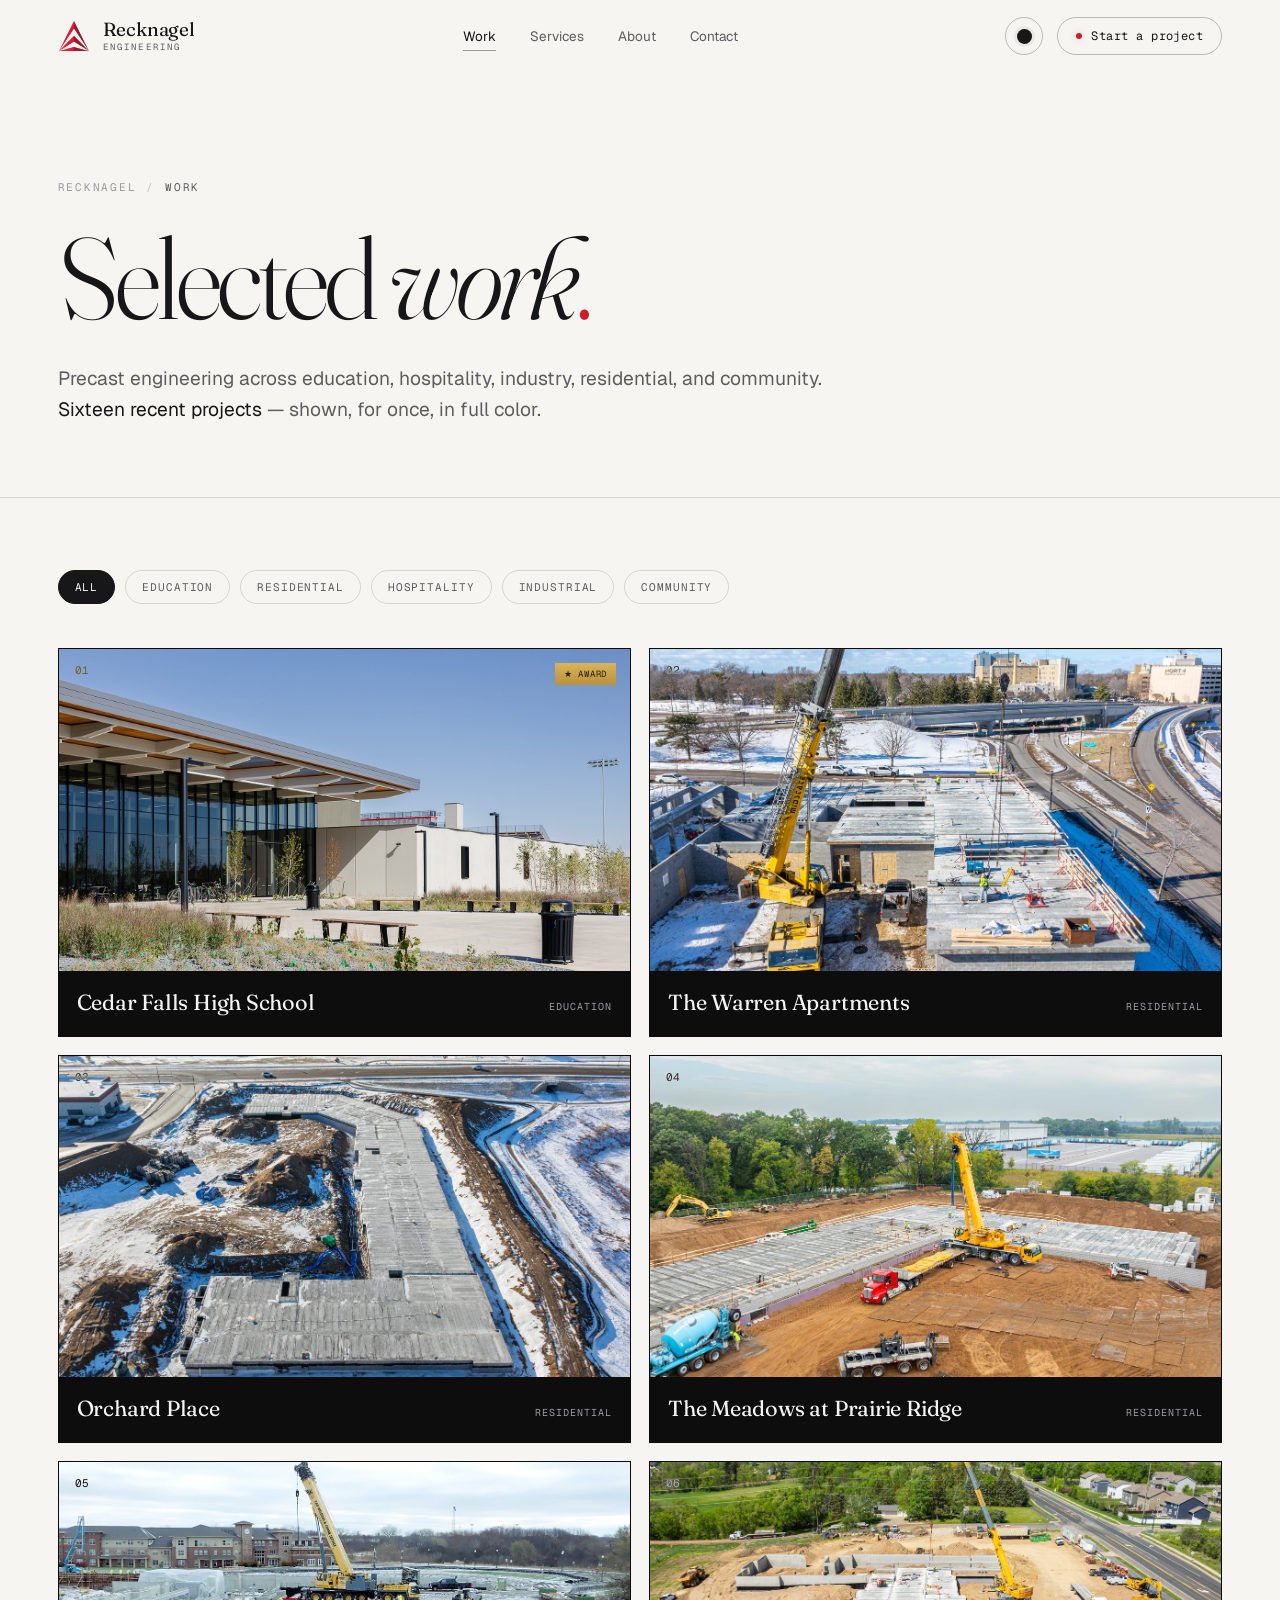
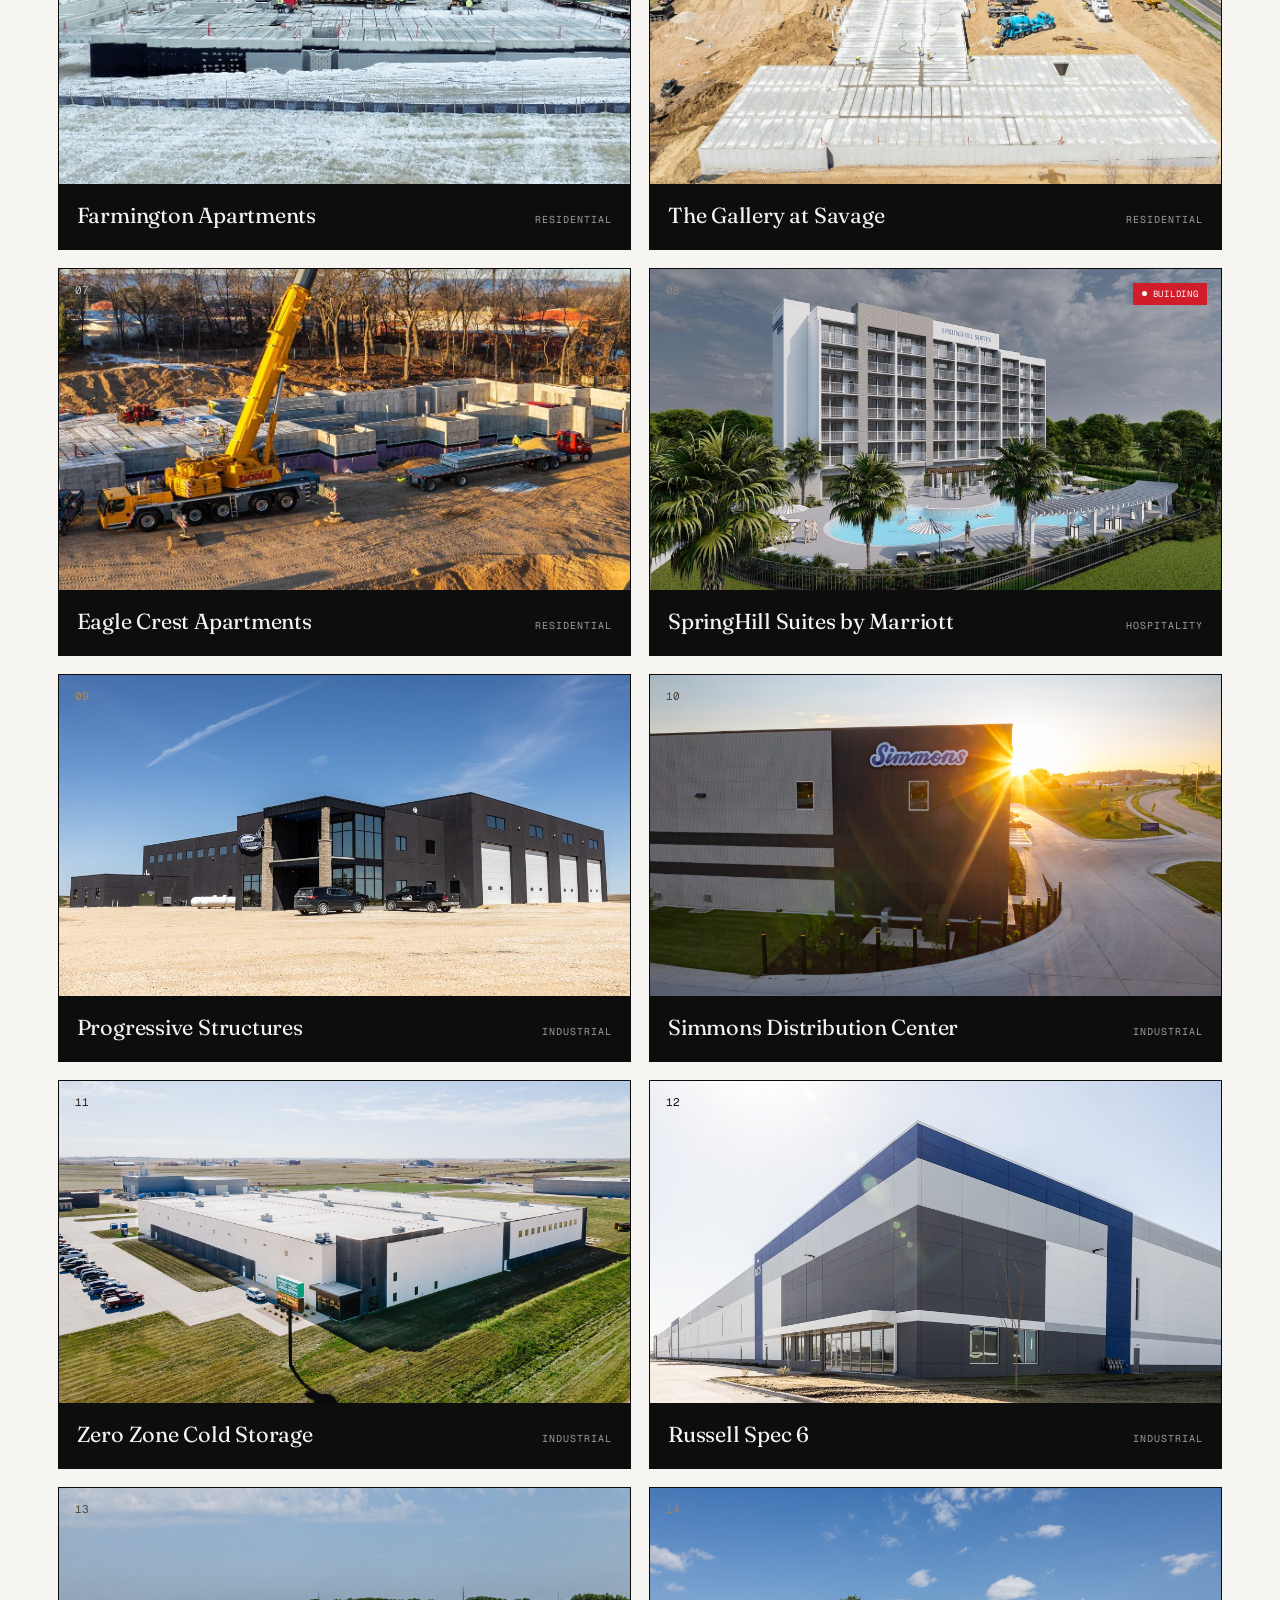
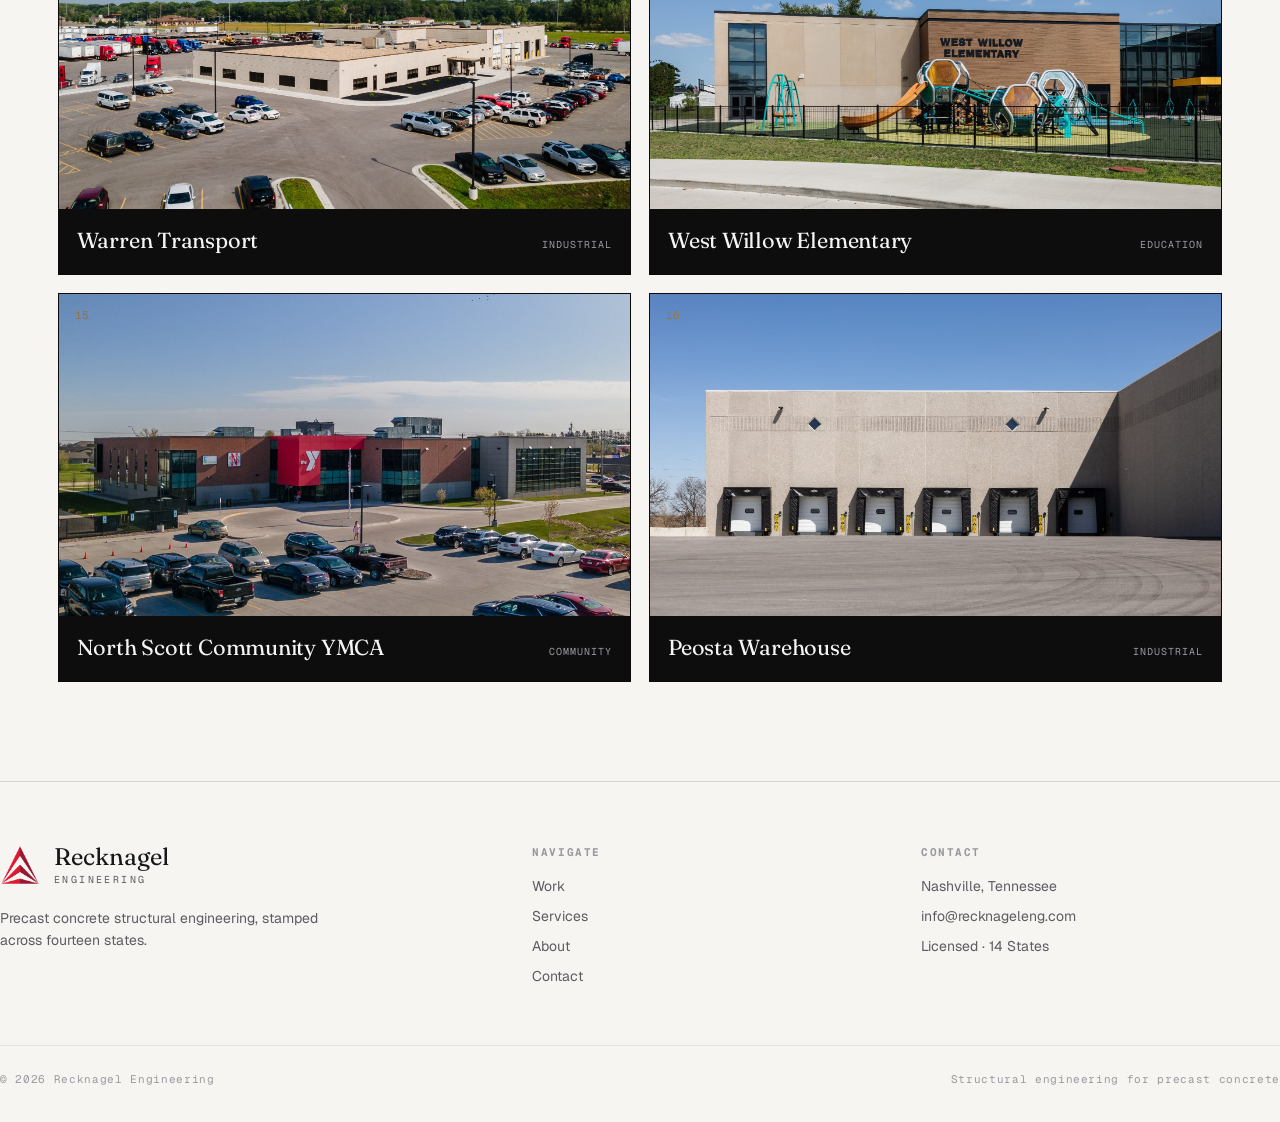
==== commit a987a038: "Add North Scott Community YMCA (new Community category) Eldridge IA, 43,000 SF rec facility; 86 arch" ====
--- a/projects.html
+++ b/projects.html
@@ -80,7 +80,7 @@
   <div class="wrap">
     <div class="crumb"><span>Recknagel</span><span class="sep">/</span><span class="here">Work</span></div>
     <h1 class="rev in">Selected <em>work</em><span class="dot">.</span></h1>
-    <p class="lede rev in d1">Precast engineering across education, hospitality, industry, and residential. <b>Fifteen recent projects</b> — shown, for once, in full color.</p>
+    <p class="lede rev in d1">Precast engineering across education, hospitality, industry, residential, and community. <b>Sixteen recent projects</b> — shown, for once, in full color.</p>
   </div>
 </section>
 
@@ -120,6 +120,7 @@
   {id:'russell',t:'Russell Spec 6',g:'Industrial',c:4,img:A+'russell-hero.jpg',desc:'A speculative distribution warehouse with a blue-and-grey precast facade. Project details and full scope coming soon.',gal:['russell-hero','russell-aerial-ponds','russell-pond','russell-entry','russell-aerial-road','russell-side']},
   {id:'warren',t:'Warren Transport',g:'Industrial',c:4,img:A+'warren-hero.jpg',desc:'A trucking terminal with driver offices, maintenance bays, and safety lanes. Project details and full scope coming soon.',gal:['warren-hero','warren-entry','warren-aerial-front','warren-office','warren-safety-lane','warren-corner']},
   {id:'coolidge',t:'West Willow Elementary',g:'Education',c:4,img:A+'coolidge-hero.jpg',desc:'A new K\u20135 elementary school. Project details and full scope coming soon.',gal:['coolidge-hero','coolidge-aerial','coolidge-gym','coolidge-entry','coolidge-courtyard','coolidge-texture']},
+  {id:'northscott',t:'North Scott Community YMCA',g:'Community',c:6,img:A+'northscott-hero.jpg',specs:[['Location','Eldridge, IA'],['Year','2022'],['Scope','Architectural Precast'],['Type','Recreation']],desc:'A 43,000 SF community recreation facility in Eldridge, Iowa, clad in 86 architectural precast wall panels with a brick and medium-sandblast finish. The Y opened in December 2022 with a gymnasium, aquatic center, and expanded fitness space. Architect: Legat Architects; general contractor: Russell Construction.',gal:['northscott-hero','northscott-entry','northscott-corner','northscott-aerial','northscott-facade']},
   {id:'peosta',t:'Peosta Warehouse',g:'Industrial',c:4,img:A+'peosta-hero.jpg',desc:'A distribution warehouse with a full dock-door loading bank. Project details and full scope coming soon.',gal:['peosta-hero','peosta-aerial-court','peosta-corner','peosta-docks','peosta-aerial-wide','peosta-aerial-rail']}
 ];
 
